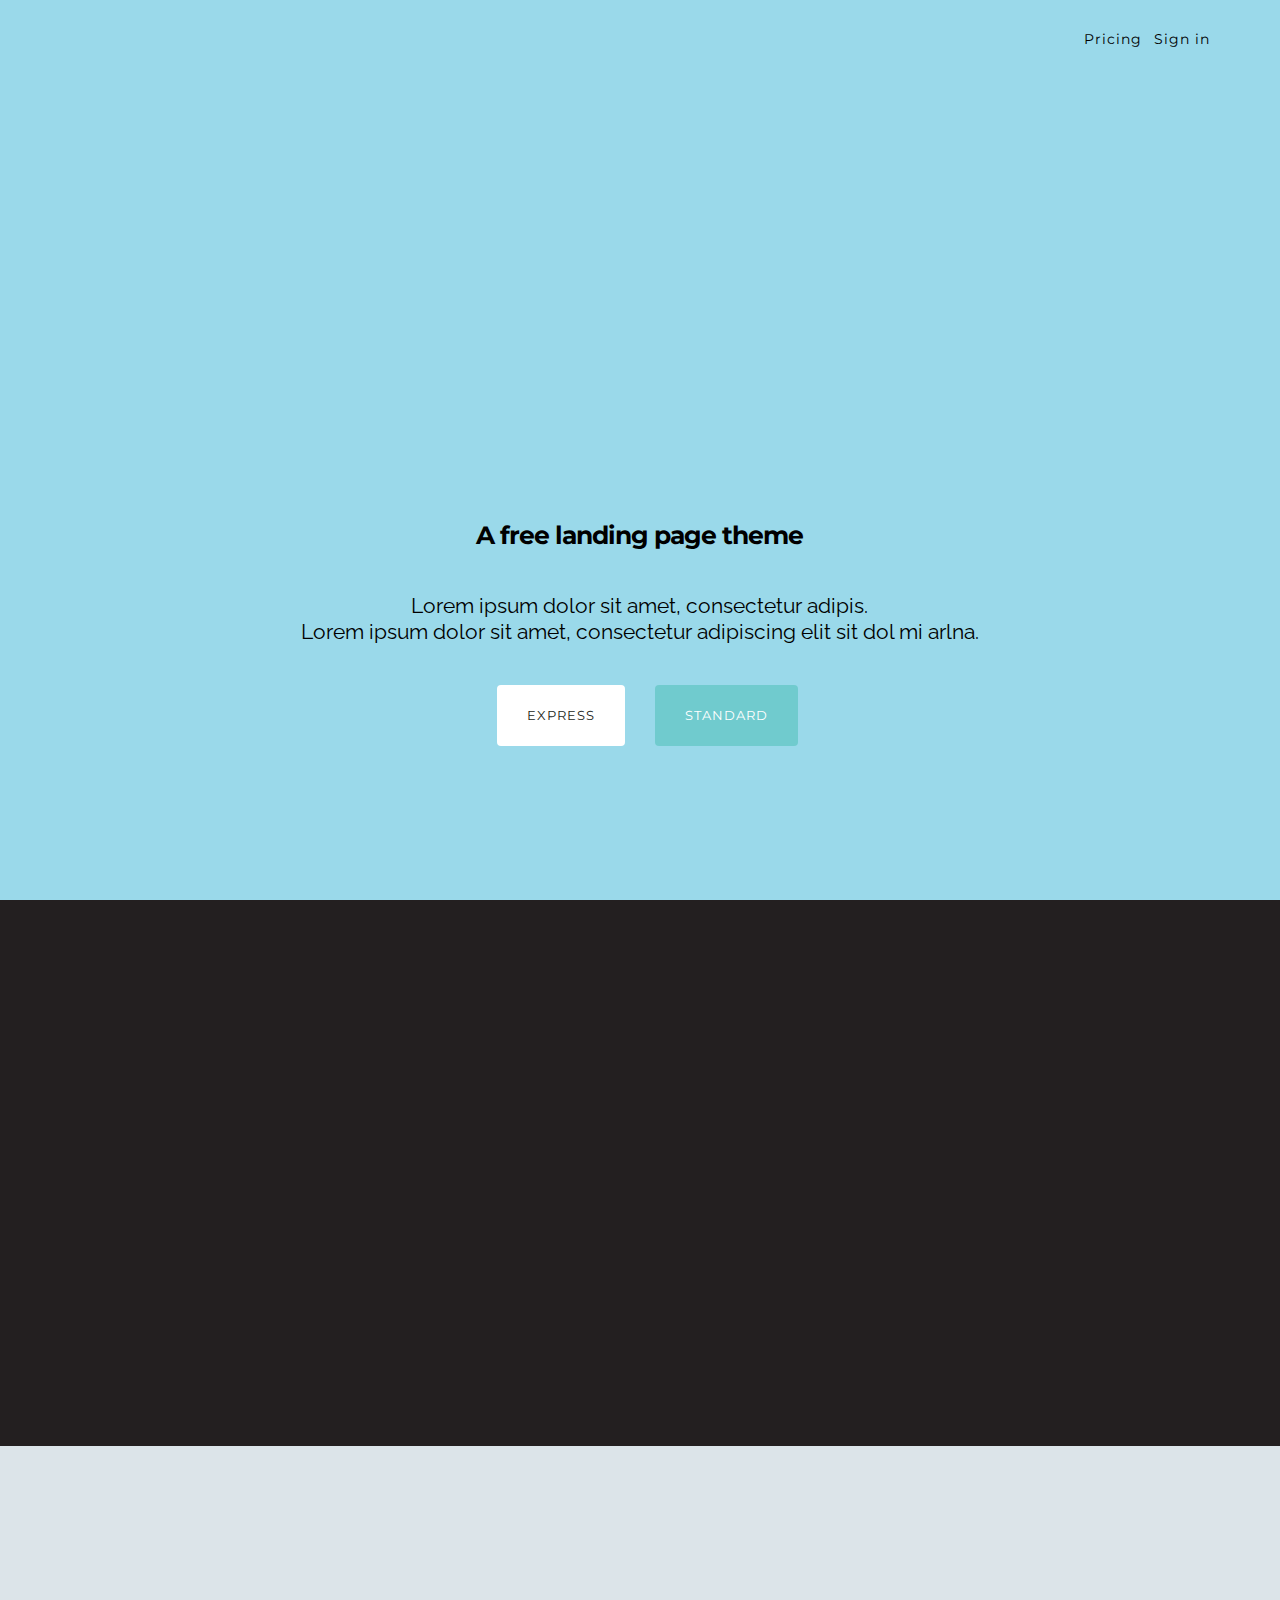
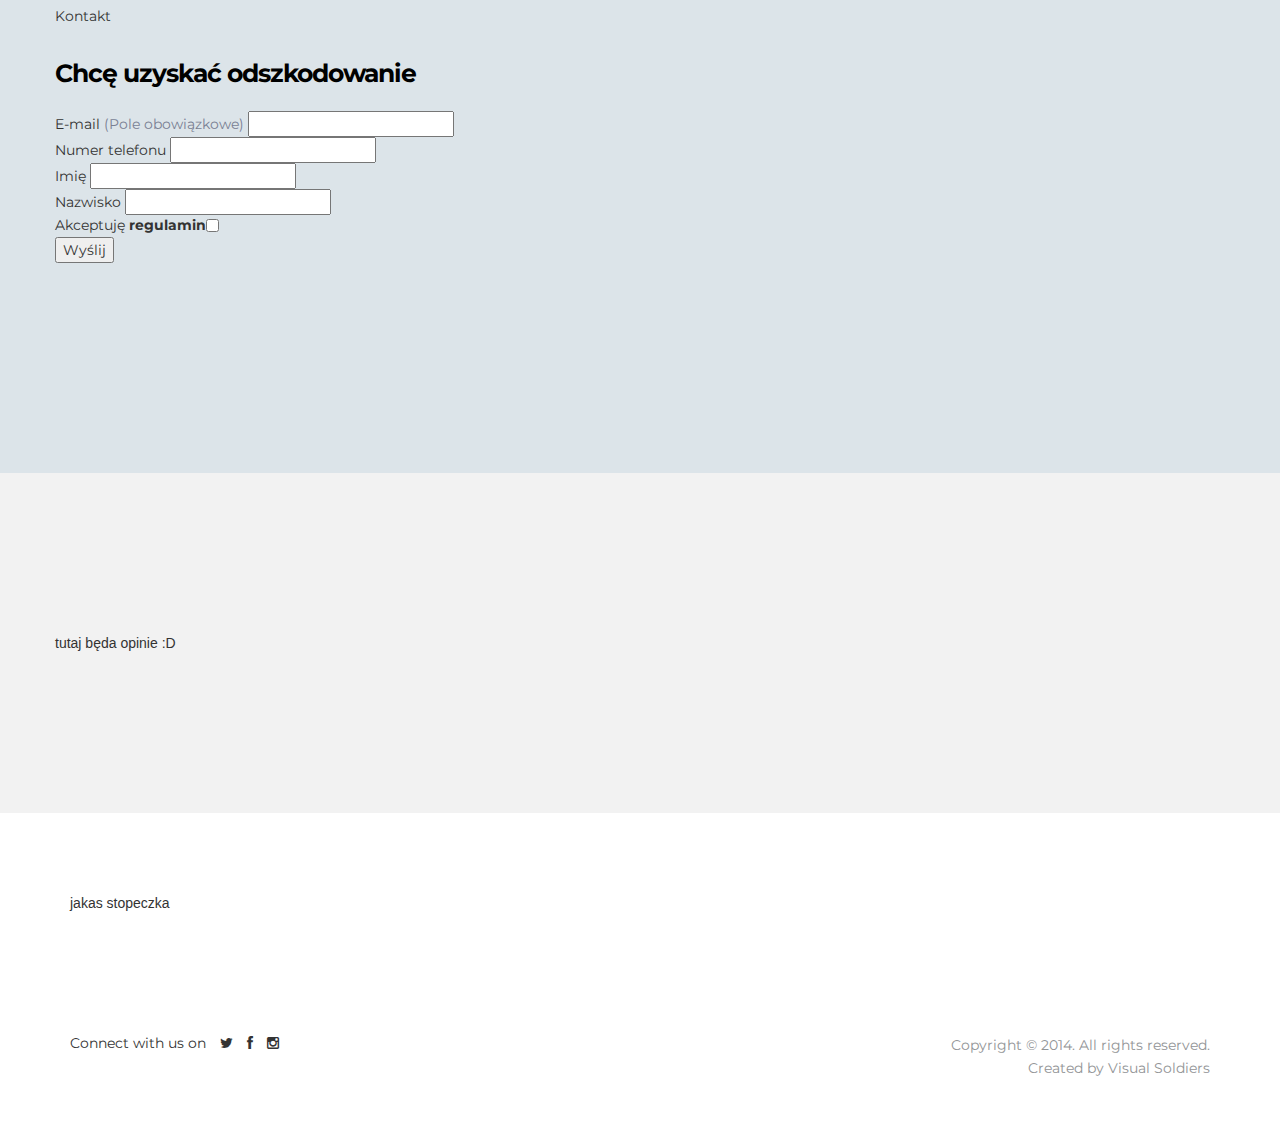
==== index.html @ 2d00c4bf "." ====
<!DOCTYPE html>
<html lang="en"><head>
  <meta charset="utf-8">
  <title>Snow Landing Page Theme | Created By Visual Soldiers</title>
  <meta name="keywords" content="">
  <meta name="description" content="">
  <meta name="viewport" content="width=device-width, initial-scale=1.0, maximum-scale=1.0, user-scalable=no">
  
  <meta property="og:title" content="">
	<meta property="og:type" content="website">
	<meta property="og:url" content="">
	<meta property="og:site_name" content="">
	<meta property="og:description" content="">

  <!-- Styles -->
  <link rel="stylesheet" href="css/font-awesome.min.css">
  <link rel="stylesheet" href="css/animate.css">
  <link href='http://fonts.googleapis.com/css?family=Raleway:400,100,200,300,500,600,700,800,900|Montserrat:400,700' rel='stylesheet' type='text/css'>
  

  <link rel="stylesheet" href="css/bootstrap.min.css">
  <link rel="stylesheet" href="css/main.css">
  
   <link rel="stylesheet" type="text/css" href="../amv/form_style.css">
   <link rel="stylesheet" type="text/css" href="../amv/main.css">
   <link href="https://fonts.googleapis.com/css?family=Ubuntu:400,700" rel="stylesheet">
	<link href="https://fonts.googleapis.com/css?family=Noto+Sans:400,700|Ubuntu&amp;subset=latin-ext" rel="stylesheet">

  <script src="js/modernizr-2.7.1.js"></script>
  
</head>

<body>

    
    <div class="navbar navbar-inverse navbar-fixed-top">
      <div class="container">
        <div class="navbar-header">
          <button type="button" class="navbar-toggle" data-toggle="collapse" data-target=".navbar-collapse">
            <span class="icon-bar"></span>
            <span class="icon-bar"></span>
            <span class="icon-bar"></span>
          </button>
        </div>
        <div class="navbar-collapse collapse">
          <ul class="nav navbar-nav navbar-right">
            <li><a href="#pricing" class="scroll">Pricing</a></li>
            <li><a href="#">Sign in</a></li>
          </ul>
        </div><!--/.navbar-collapse -->
      </div>
    </div>
        
    <header>
      <div class="container">
        <div class="row">
          <div class="col-xs-6">
          </div>
          <div class="col-xs-6 signin text-right navbar-nav">
            <a href="#pricing" class="scroll">Pricing</a>&nbsp; &nbsp;<a href="#">Sign in</a>
          </div>
        </div>
        
        <div class="row header-info">
          <div class="col-sm-10 col-sm-offset-1 text-center">
            <h1 class="wow fadeIn">A free landing page theme</h1>
            <br />
            <p class="lead wow fadeIn" data-wow-delay="0.5s">Lorem ipsum dolor sit amet, consectetur adipis. <br>
            Lorem ipsum dolor sit amet, consectetur adipiscing elit sit dol mi arlna.</p>
            <br />
              
            <div class="row">
              <div class="col-md-8 col-md-offset-2 col-sm-10 col-sm-offset-1">
                <div class="row">
                  <div class="col-xs-6 text-right wow fadeInUp" data-wow-delay="1s">
                    <a href="#be-the-first" class="btn btn-secondary btn-lg scroll">Express</a>
                  </div>
                  <div class="col-xs-6 text-left wow fadeInUp" data-wow-delay="1.4s">
                    <a href="#invite" class="btn btn-primary btn-lg scroll">Standard</a>
                  </div>
                </div><!--End Button Row-->  
              </div>
            </div>
            
          </div>
        </div>
      </div>
    </header>
    
    <section id="be-the-first" class="pad-xl">
      <div class="container">
        <div class="row">
          <div class="col-sm-8 col-sm-offset-2 text-center margin-30 wow fadeIn" data-wow-delay="0.6s">
            <h2>tu te coś będzie</h2>
            <p class="lead">jfjfjfjfjjj jfjfjjfjfjfjf jfjfjjfjfjfj jfjfjfjfjjfjf jjfjfjjfjfjfjfjfjfj jfjjfjfjfjfj j</p>
          </div>
        </div>
      </div>
    </section>
    
    <!--Pricing-->
    <section id="pricing" class="pad-lg">
      <div class="container">
        <div class="row margin-50">
          
         
		 
	<div id="container">
        <div class="topbar">Kontakt</div>
        <form id="contact" action="submit_contact_form.php" class='form' method="post">
            <div class="flights">
                <h1>Chcę uzyskać odszkodowanie</h1>
                <div class="data_form">
                    E-mail <span style="color: #797F93;">(Pole obowiązkowe)</span>
                    <input  type="email" name="email" required>
                </div>
                <div class="data_form">
                    Numer telefonu
                    <input type="tel" name="tel">
                </div>
                <div class="data_form">
                    Imię
                    <input type="text" name="first_name">
                </div>
                <div class="data_form">
                    Nazwisko
                    <input type="text" name="last_name">
                </div>
                <div class="data_form">
                    <input type="checkbox" id='terms' name='terms' required><span style="float: left;">Akceptuję <b>regulamin</b></span>
                </div>

                <button name="submit" class='btn_next_form' type="submit">Wyślij</button>
            </div>
        </form>    
		</div>
          
        </div>
        
      </div>
    </section>
    
    
    <section id="invite" class="pad-lg light-gray-bg">
      <div class="container">
        <div class="row">
         
		 
		 tutaj będa opinie :D
		 
		 
		 
		 
		 
        </div>
      </div>
    </section>
    
    
    <section id="press" class="pad-sm">
      <div class="container">
        
        
        
        jakas stopeczka
        
      </div>
    </section>
    
    
    <footer>
      <div class="container">
        
        <div class="row">
          <div class="col-sm-8 margin-20">
            <ul class="list-inline social">
              <li>Connect with us on</li>
              <li><a href="#"><i class="fa fa-twitter"></i></a></li>
              <li><a href="#"><i class="fa fa-facebook"></i></a></li>
              <li><a href="#"><i class="fa fa-instagram"></i></a></li>
            </ul>
          </div>
          
          <div class="col-sm-4 text-right">
            <p><small>Copyright &copy; 2014. All rights reserved. <br>
	            Created by <a href="http://visualsoldiers.com">Visual Soldiers</a></small></p>
          </div>
        </div>
        
      </div>
    </footer>
    
    
    <!-- Javascript
    ================================================== -->
    <!-- Placed at the end of the document so the pages load faster -->
    <script src="//ajax.googleapis.com/ajax/libs/jquery/1.11.0/jquery.min.js"></script>
    <script>window.jQuery || document.write('<script src="js/jquery-1.11.0.min.js"><\/script>')</script>
    <script src="js/wow.min.js"></script>
    <script src="js/bootstrap.min.js"></script>
    <script src="js/main.js"></script>

   
    </body>
</html>
---- css/main.css ----
/*!
 * SNOW Landing Page Theme
 *
 * Created by Visual Soldiers
 * Visit us at http://www.visualsoldiers.com
 *
 * Handcrafted with love in Atlanta!
 */


/* ==========================================================================
   Global styles
   ========================================================================== */
h1, h2, h3, h4, h5, h6, p, .btn, .navbar-nav a, .form-control, .list-inline, small, #pricing {
  font-family: 'Montserrat', sans-serif;
}

p, .lead {
	font-family: 'Raleway', sans-serif;
}

h1 {
  font-size: 25px;
  line-height: 55px;
  letter-spacing: -1px;
  color: #000000;
  font-weight: 700;
}

h2 {
  font-size: 40px;
  line-height: 40px;
  etter-spacing: -0.5px;
  color: #000000;
  font-weight: 700;
}

h3 {
  font-size: 16px;
  line-height: 30px;
  letter-spacing: 0px;
  color: #231f20;
  font-weight: 700;
}

.lead {
  font-size: 21px;
  line-height: 26px;
  color: #000000;
  font-weight: 400;
}

p {
  font-size: 17px;
  line-height: 22px;
  color: #929496;
  font-weight: 400;
}

/*------------------Utilities---------------------*/
a {
  color: inherit;
  font-weight: inherit;
  font-size: inherit;
  text-decoration: none;
}

a:hover, a:focus {
  text-decoration: none;
  color: #231f20;
  -webkit-transition: all 0.35s ease-in-out;
  -moz-transition: all 0.35s ease-in-out;
  -o-transition: all 0.35s ease-in-out;
  transition: all 0.35s ease-in-out;
}

.fa-lg {
  font-size: 1.33333em;
  line-height: 0.75em;
  vertical-align: -10%;
}

::selection {
	background: #231f20; /* Safari */
	color: #FFFFFF;
}
::-moz-selection {
	background: #231f20; /* Firefox */
	color: #FFFFFF;
}


/*------------------Buttons---------------------*/
.btn:focus {
  outline: 0px auto -webkit-focus-ring-color;
  outline: none;
}

.btn {
  text-transform: uppercase;
  border-radius: 4px;
  border: none;
}

.btn-lg {
  font-size: 13px;
  line-height: 1.33;
  padding: 22px 30px;
  font-weight: 400;
  letter-spacing: 1px;
}

.btn-sm {
  font-size: 11px;
  line-height: 1.33;
  padding: 10px 18px;
  font-weight: 400;
}

.btn-wide {
  width: 100%;
  font-size: 13px;
  line-height: 1.33;
  padding: 18px 28px;
  font-weight: 400;
  letter-spacing: 1px;
}

.btn-primary {
  background-color:#70cbce;
  color: #ffffff;
}

.btn-primary:hover, .btn-primary:focus, .btn-primary:active, .btn-primary.active {
  background-color: #8be2e5;
  color: #ffffff;
  -webkit-transition: all 0.35s ease-in-out;
  -moz-transition: all 0.35s ease-in-out;
  -o-transition: all 0.35s ease-in-out;
  transition: all 0.35s ease-in-out;
}

.btn-secondary {
  background-color: #ffffff;
  color: #231f20;
}

.btn-secondary:hover, .btn-secondary:focus, .btn-secondary:active, .btn-secondary.active {
  background-color: #ededed;
  color: #231f20;
  -webkit-transition: all 0.35s ease-in-out;
  -moz-transition: all 0.35s ease-in-out;
  -o-transition: all 0.35s ease-in-out;
  transition: all 0.35s ease-in-out;
}




/*-----------------Margins------------------*/
.margin-0 {
    margin-bottom: 0 !important;
}
.margin-10 {
    margin-bottom: 10px !important;
}
.margin-15 {
    margin-bottom: 15px !important;
}
.margin-20 {
    margin-bottom: 20px !important;
}
.margin-30 {
    margin-bottom: 30px !important;
}
.margin-40 {
    margin-bottom: 40px !important;
}
.margin-50 {
    margin-bottom: 50px !important;
}
.margin-60 {
    margin-bottom: 60px !important;
}
.margin-70 {
    margin-bottom: 70px !important;
}
.margin-80 {
    margin-bottom: 80px !important;
}
.margin-90 {
    margin-bottom: 90px !important;
}
.margin-100 {
    margin-bottom: 100px !important;
}


/*-----------------Colors------------------*/

.black {
  color: #231f20;
}

.blue {
  color: #70cbce;
}

.white {
  color: #ffffff;
}

.black-bg {
  background: #231f20;
}

.blue-bg {
  background: #70cbce;
}

.white-bg {
  background: #ffffff;
}

.purple-bg {
	background: #6d3f96;
}



/* ==========================================================================
   Nav Styles
   ========================================================================== */

.navbar {
    border: 0px solid rgba(0, 0, 0, 0);
    background: #70cbce;
    margin: auto;
    min-height: 60px;
    padding-top: 8px;
    position: fixed;
    top: -60px;
    transition: top 0.4s ease 0s;
}

.navbar.open {
    top: 0;
}

.navbar-inverse .navbar-nav > li > a, .navbar-nav a {
    color: #000000;
    font-size: 14px;
    letter-spacing: 1px;
}

.navbar-inverse .navbar-nav > li > a:hover {
    color: #ffffff;
    opacity: 0.6;
}

.nav > li > a {
    position: relative;
    display: block;
    padding: 10px 10px;
}

.navbar-inverse .navbar-collapse, .navbar-inverse .navbar-form {
    border-color: #4ec3cd;
}

.navbar-inverse .navbar-toggle {
    border-color: transparent;
}

.logo img {
	margin-top: 6px;
}



/* ==========================================================================
   Main styles
   ========================================================================== */
header {
  background: url(../img/header-bg.jpg) no-repeat center center;
  width: 100%;
  padding: 20px 10px 60px 10px;
  height: 100vh;
  overflow: hidden;
  background-size: cover;
  -webkit-background-size: cover;
  -moz-background-size: cover;
  -o-background-size: cover;
}

.header-info {
  position: absolute;
  bottom: 0;
  width: 100%;
  left: 0;
  right: 0;
  margin-left: 0px;
  margin-bottom: 12%;
}

.signin {
  padding-top: 9px;
}


.mouse-icon {
    border: 2px solid #fff;
    border-radius: 16px;
    display: block;
    height: 50px;
    margin: -100px auto 50px;
    position: relative;
    width: 30px;
    z-index: 10;
}
.mouse-icon .scroll {
    animation-delay: 0s;
    animation-duration: 1s;
    animation-iteration-count: infinite;
    animation-name: scrolling;
    animation-play-state: running;
    animation-timing-function: linear;
}
.mouse-icon .scroll {
    background: #fff none repeat scroll 0 0;
    border-radius: 10px;
    height: 10px;
    margin-left: auto;
    margin-right: auto;
    position: relative;
    top: 4px;
    width: 4px;
}
@keyframes scrolling {
0% {
    opacity: 0;
    top: 5px;
}
30% {
    opacity: 1;
    top: 10px;
}
100% {
    opacity: 0;
    top: 25px;
}
}

.pad-xl {
	padding: 200px 0px;
}

.pad-lg {
	padding: 160px 0px;
}

.pad-sm {
	padding: 80px 0px;
}

.pad-xs {
	padding: 30px 0px;
}



#be-the-first {
  background: url(../img/be-the-first-bg.jpg) #231f20 no-repeat center center fixed;
  min-height: 300px;
  -webkit-background-size: cover;
  -moz-background-size: cover;
  -o-background-size: cover;
  background-size: cover;
}

hr.line {
	width: 100%;
	border: 2px solid;
}

.purple {
	border-color: #6d3f96;
	color: #6d3f96;
}

.blue {
	border-color: #70cbce;
	color: #70cbce
}

.yellow {
	border-color: #fdc05d;
	color: #fdc05d;
}

.iphone {
    position: relative;
    height: 200px;
}

.iphone img {
    margin: 0 auto;
    position: absolute;
    left: 0;
    right: 0;
    width: 100%;
    max-width: 440px;
}


#invite {
  background: #f2f2f2;
}

.fa-envelope-o {
  color: #4ec3cd;
  font-size: 22px;
  display: block;
  padding-top: 15px;
  width: 60px;
  height: 60px;
  border: 2px solid #4ec3cd;
  -moz-border-radius: 30px;
  -o-border-radius: 30px;
  -webkit-border-radius: 30px;
  border-radius: 30px;
  margin: auto;
}



.news-container {
  padding: 10px 0px 20px;
  border-bottom: 1px dotted #d9d9d9;
}

.news-img {
  padding-right: 20px;
}

footer {
  background: #ffffff;
  padding: 40px 0px;
}

.social li a:hover {
  opacity: 0.5;
}



/*---------------Pricing Tables-------------------*/


#pricing {
  background: #DCE4E9;
}

.pricing-container {
  padding-left: 0px;
  padding-right: 0px;
}

.pricing-table {
  background: transparent;
  margin-bottom: 50px;
  margin-top: 0px;
  -webkit-transition: all 0.25s ease-in-out;
  -moz-transition: all 0.25s ease-in-out;
  -o-transition: all 0.25s ease-in-out;
  transition: all 0.25s ease-in-out;
}
.pricing-table.active {
  box-shadow: 0px 0px 12px rgba(41,46,50,0.6); 
  position: absolute;
  margin: auto;
  z-index: 200;
  border-top-left-radius: 10px;
  border-top-right-radius: 10px;
}

.pricing-table:hover {
  margin-top: -10px;
  -webkit-transition: all 0.25s ease-in-out;
  -moz-transition: all 0.25s ease-in-out;
  -o-transition: all 0.25s ease-in-out;
  transition: all 0.25s ease-in-out;
}

.pricing-table li {
  padding-left: 20px;
  padding-right: 20px;
}

.headline {
  background: #231f20;
  color: #FFFFFF;
  padding: 10px;
  border-top-left-radius: 10px;
  border-top-right-radius: 10px;
}

.price {
    background: none repeat scroll 0 0 #231f20;
    color: #FFFFFF;
    font-size: 32px;
    font-weight: bold;
    padding-bottom: 20px;
    padding-top: 20px;
}


.pricing-table:hover li.price  {
  background: #303236;
  -webkit-transition: all 0.85s ease-in-out;
  -moz-transition: all 0.85s ease-in-out;
  -o-transition: all 0.85s ease-in-out;
  transition: all 0.85s ease-in-out;
}

.price small {
  font-weight: 300;
  color: #929496;
}

.info {
  padding-top: 20px;
  padding-bottom: 20px;
  font-weight: 300;
  font-size: 13px;
  color: #929496;
  background: #ffffff;
}

.features {
  color: #231f20;
  font-weight: bold;
  padding-top: 12px;
  padding-bottom: 15px;
  border-bottom: 1px dotted #E8EAEA;
  background: #ffffff
}

.features.first {
  border-top: 1px dotted #E8EAEA;
}

.features.last {
  padding-top: 17px;
  padding-bottom: 20px;
}

.features.last a {
	color: #70cbce;
	font-size: 14px;
	letter-spacing: 1px;
}

.pricing-container .btn {
    border-radius: 0;
}




/* ==========================================================================
   Form styles
   ========================================================================== */
.form-control {
    background-color: #FFFFFF;
    background-image: none;
    border: 0px solid transparent;
    border-radius: 4px;
    box-shadow: 0 1px 1px rgba(0, 0, 0, 0.075) inset;
    color: #929496;
    display: block;
    font-size: 15px;
    height: 60px;
    line-height: 1.42857;
    padding: 6px 12px;
    transition: border-color 0.15s ease-in-out 0s, box-shadow 0.15s ease-in-out 0s;
}

.form-control::-moz-placeholder {
    color: #d9d9d9;
    font-size: 15px;
    opacity: 1;
}

.form-control::-webkit-placeholder, .form-control::-o-placeholder {
    color: #d9d9d9;
    font-size: 15px;
    opacity: 1;
}

.form-control::-o-placeholder {
    color: #d9d9d9;
    font-size: 15px;
    opacity: 1;
}




/* ==========================================================================
   Mobile styles
   ========================================================================== */
/* Landscape phones and down */
@media (max-width: 480px) { 

.btn-lg {
  font-size: 12.5px;
  line-height: 1.33;
  padding: 16px 13px;
  letter-spacing: 0px;
}


.btn-wide {
  width: 100%;
  font-size: 12.5px;
  line-height: 1.33;
  padding: 16px 13px;
  letter-spacing: 0px;
}

#be-the-first { 
      background-attachment: scroll;
  }

}


/* Landscape phone to portrait tablet */
@media (min-width: 481px) and (max-width: 767px) { 

#be-the-first { 
      background-attachment: scroll;
  }

}


/* Portrait tablet to landscape and desktop */
@media (min-width: 768px) and (max-width: 991px) {

#be-the-first { 
      background-attachment: scroll;
  }
  
}



/* Desktops and laptops ----------- */
@media (min-width: 992px) and (max-width: 1199px) {

}
     


/* Large screens ----------- */
@media (min-width: 1200px) and (max-width: 3000px) {

}
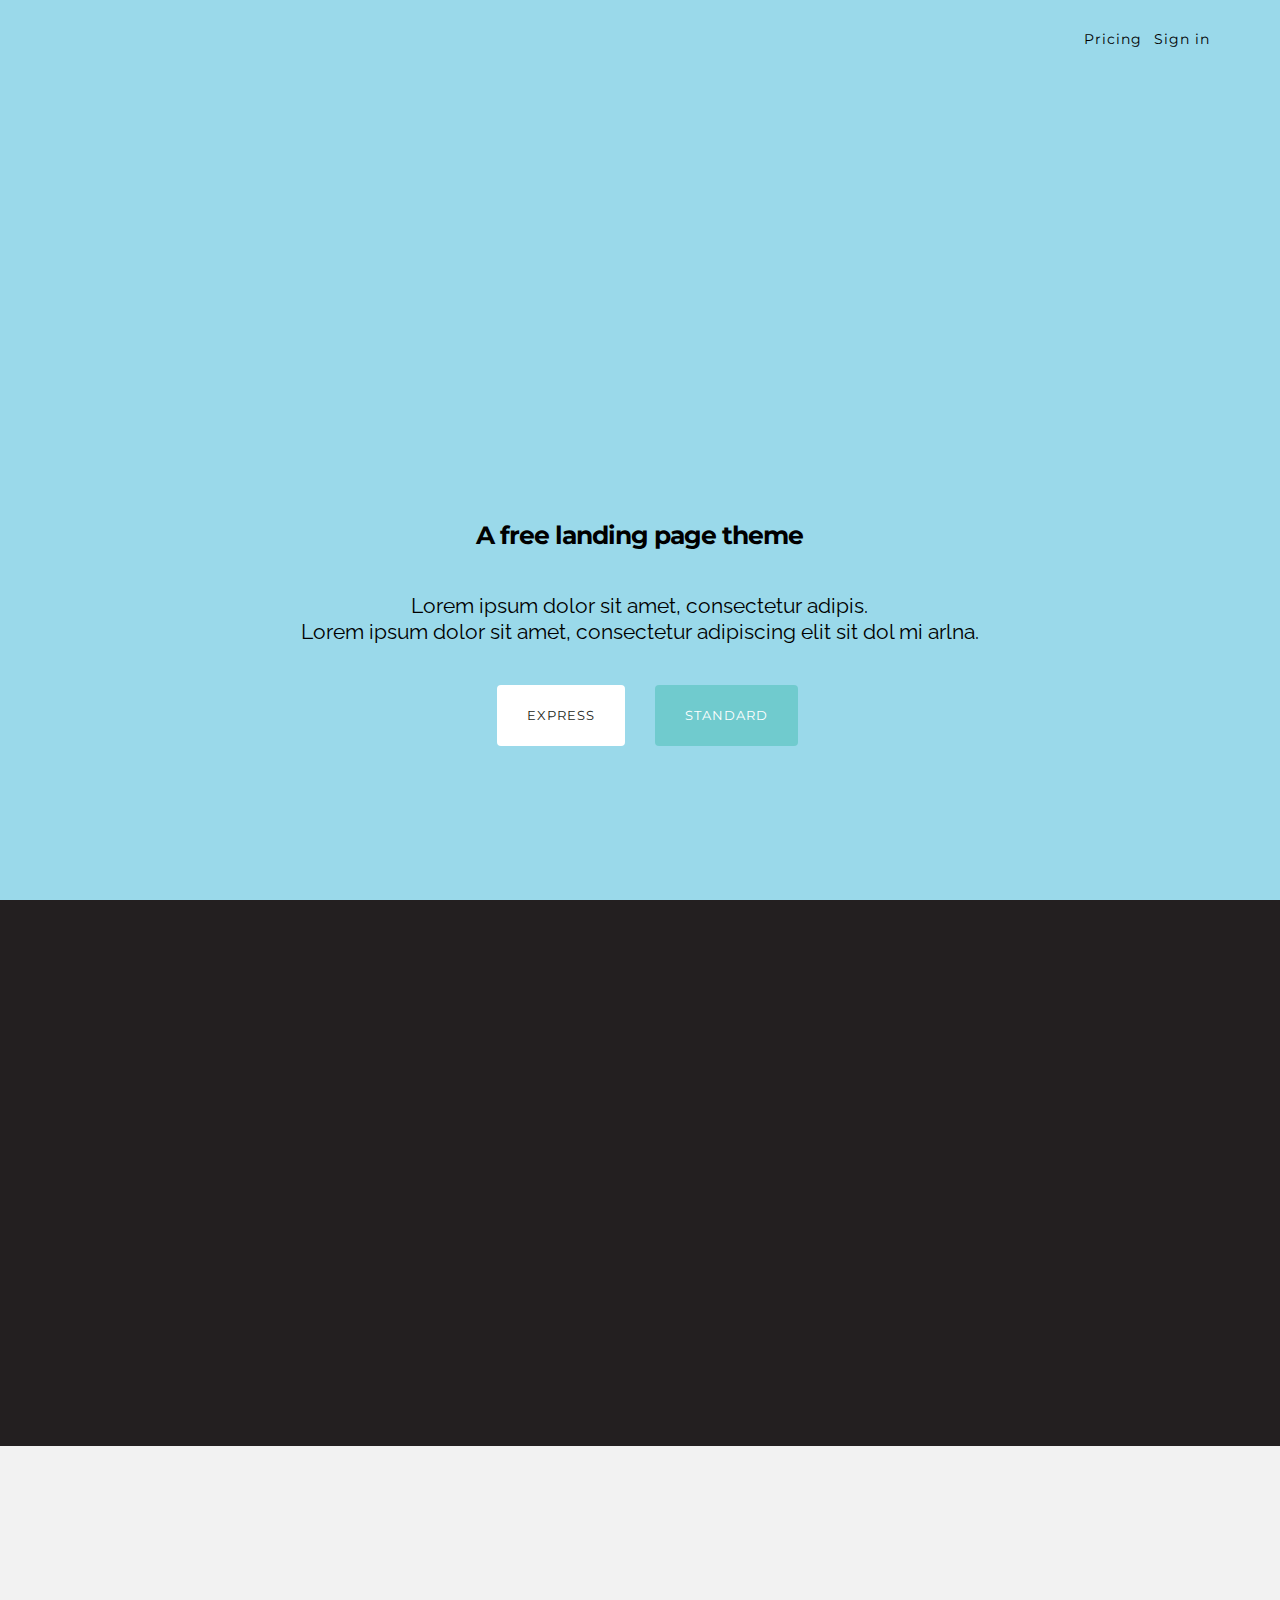
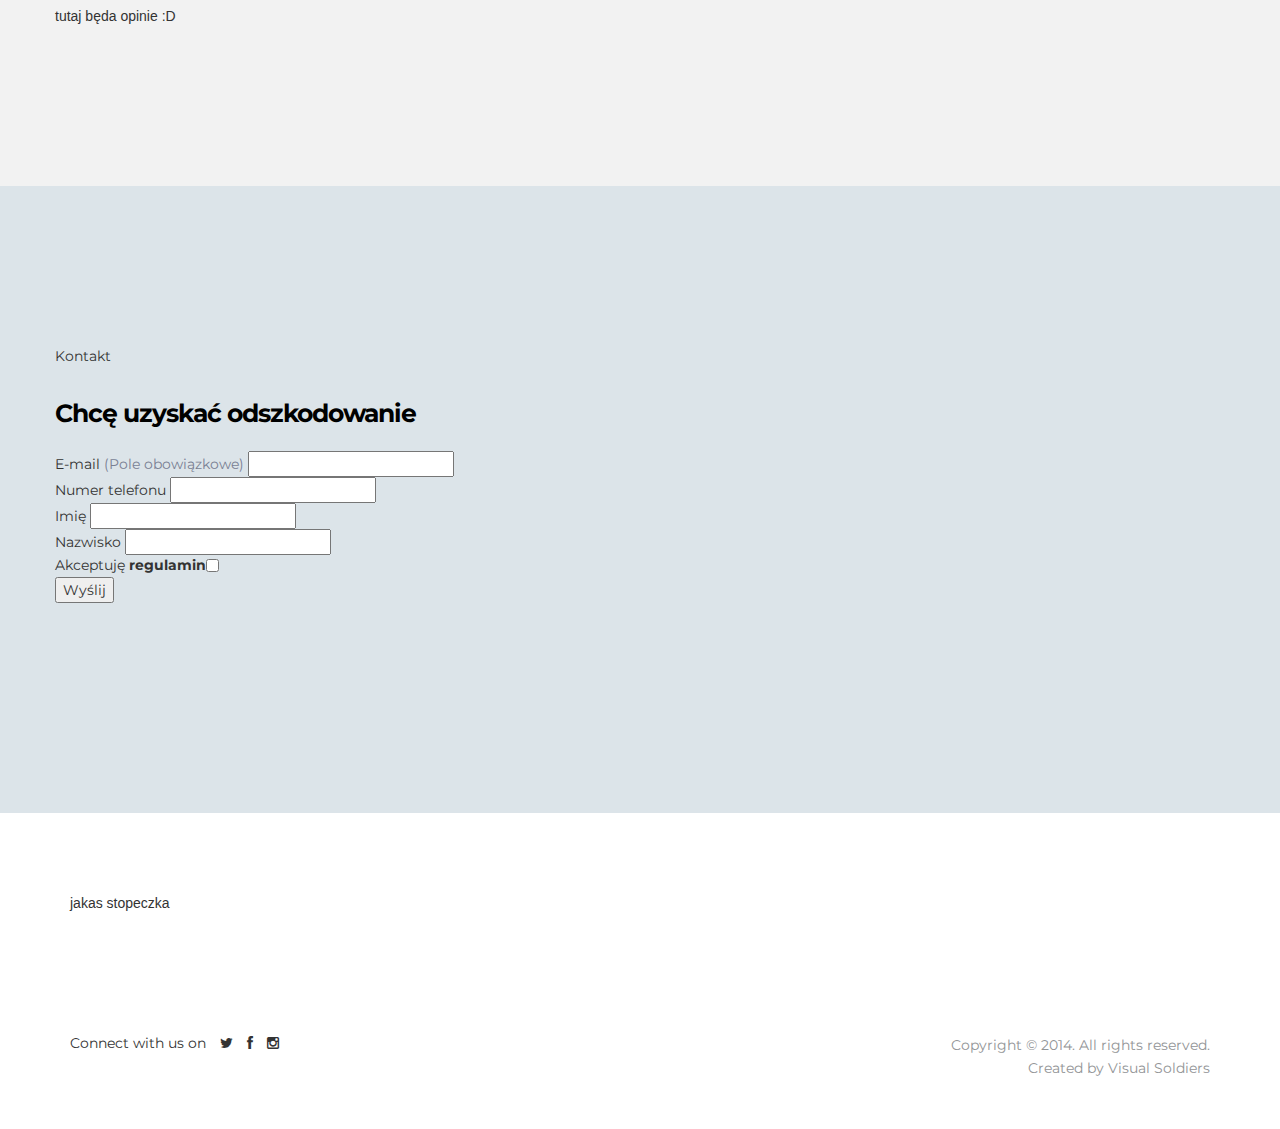
==== commit e8dc2ec1: "." ====
--- a/index.html
+++ b/index.html
@@ -98,7 +98,24 @@
       </div>
     </section>
     
-    <!--Pricing-->
+    <section id="invite" class="pad-lg light-gray-bg">
+      <div class="container">
+        <div class="row">
+         
+		 
+		 tutaj będa opinie :D
+		 
+		 
+		 
+		 
+		 
+        </div>
+      </div>
+    </section>   
+
+
+
+   <!--Pricing-->
     <section id="pricing" class="pad-lg">
       <div class="container">
         <div class="row margin-50">
@@ -140,21 +157,6 @@
       </div>
     </section>
     
-    
-    <section id="invite" class="pad-lg light-gray-bg">
-      <div class="container">
-        <div class="row">
-         
-		 
-		 tutaj będa opinie :D
-		 
-		 
-		 
-		 
-		 
-        </div>
-      </div>
-    </section>
     
     
     <section id="press" class="pad-sm">
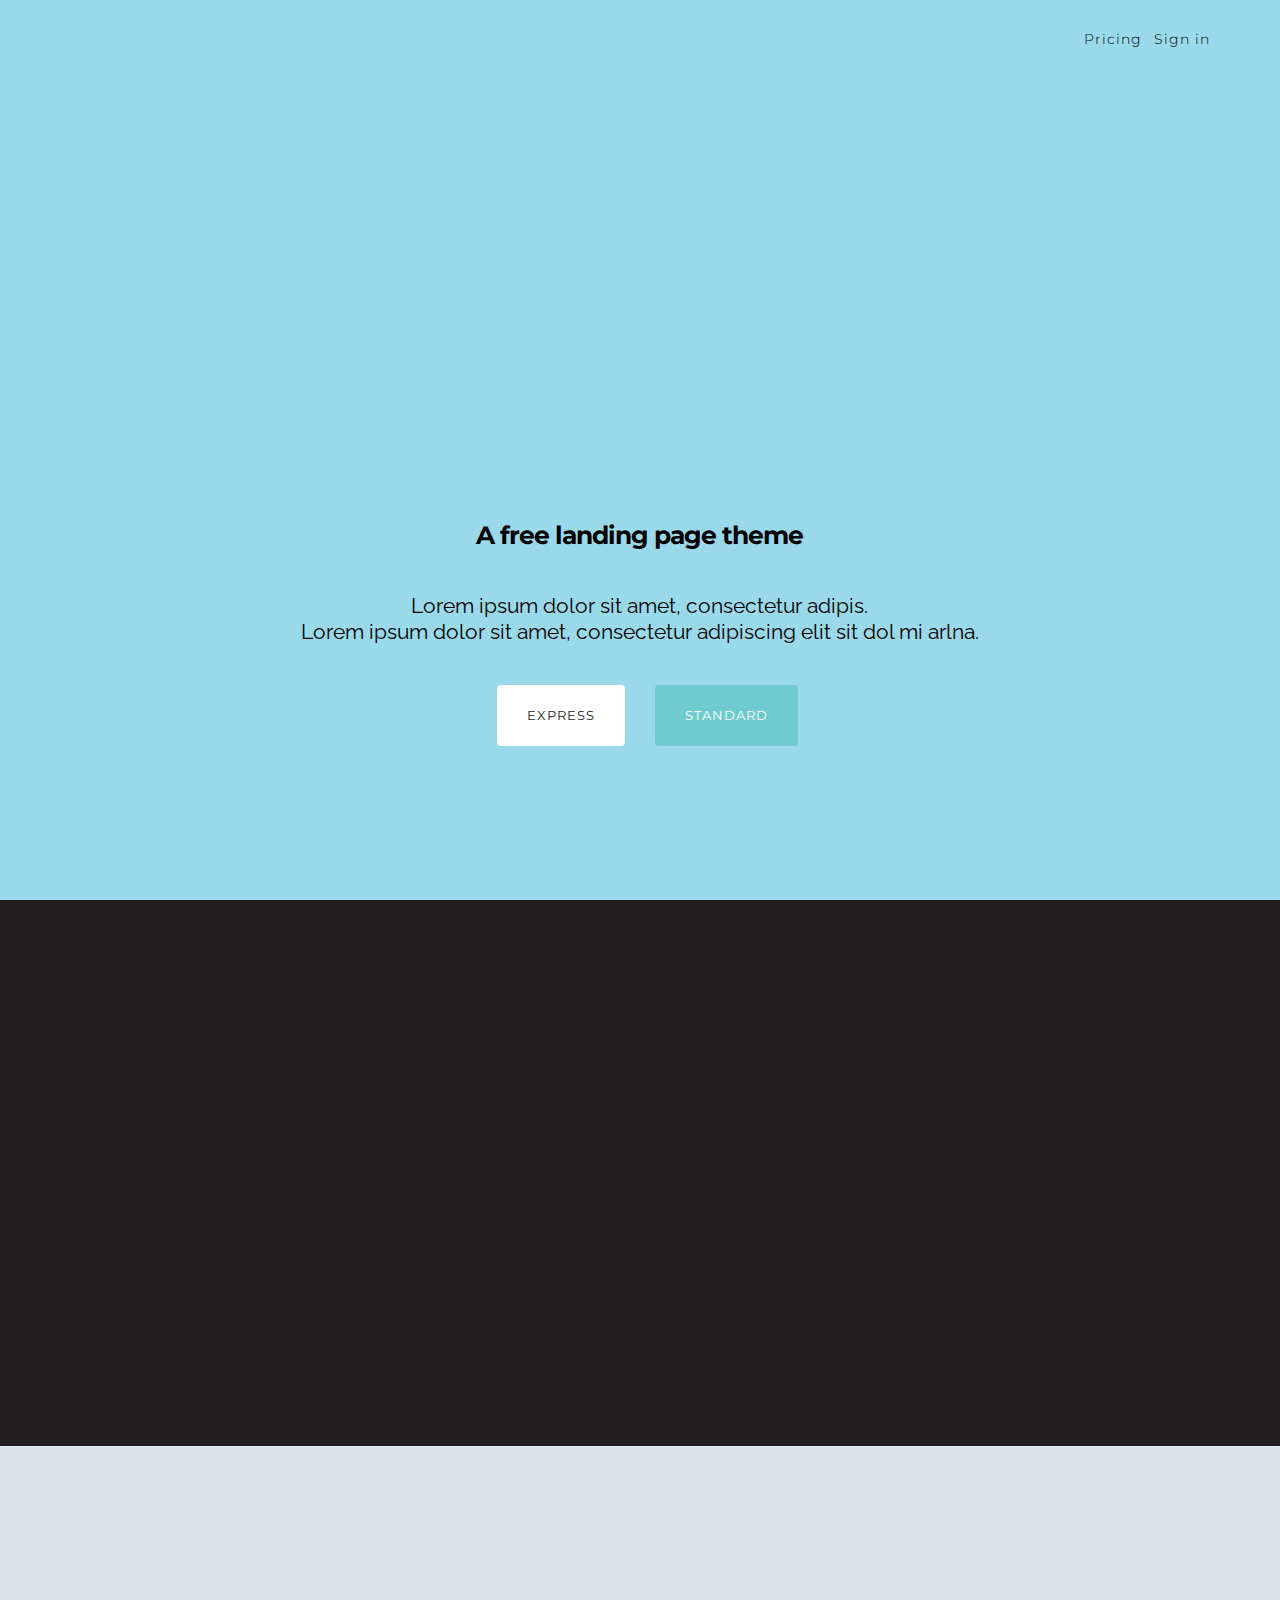
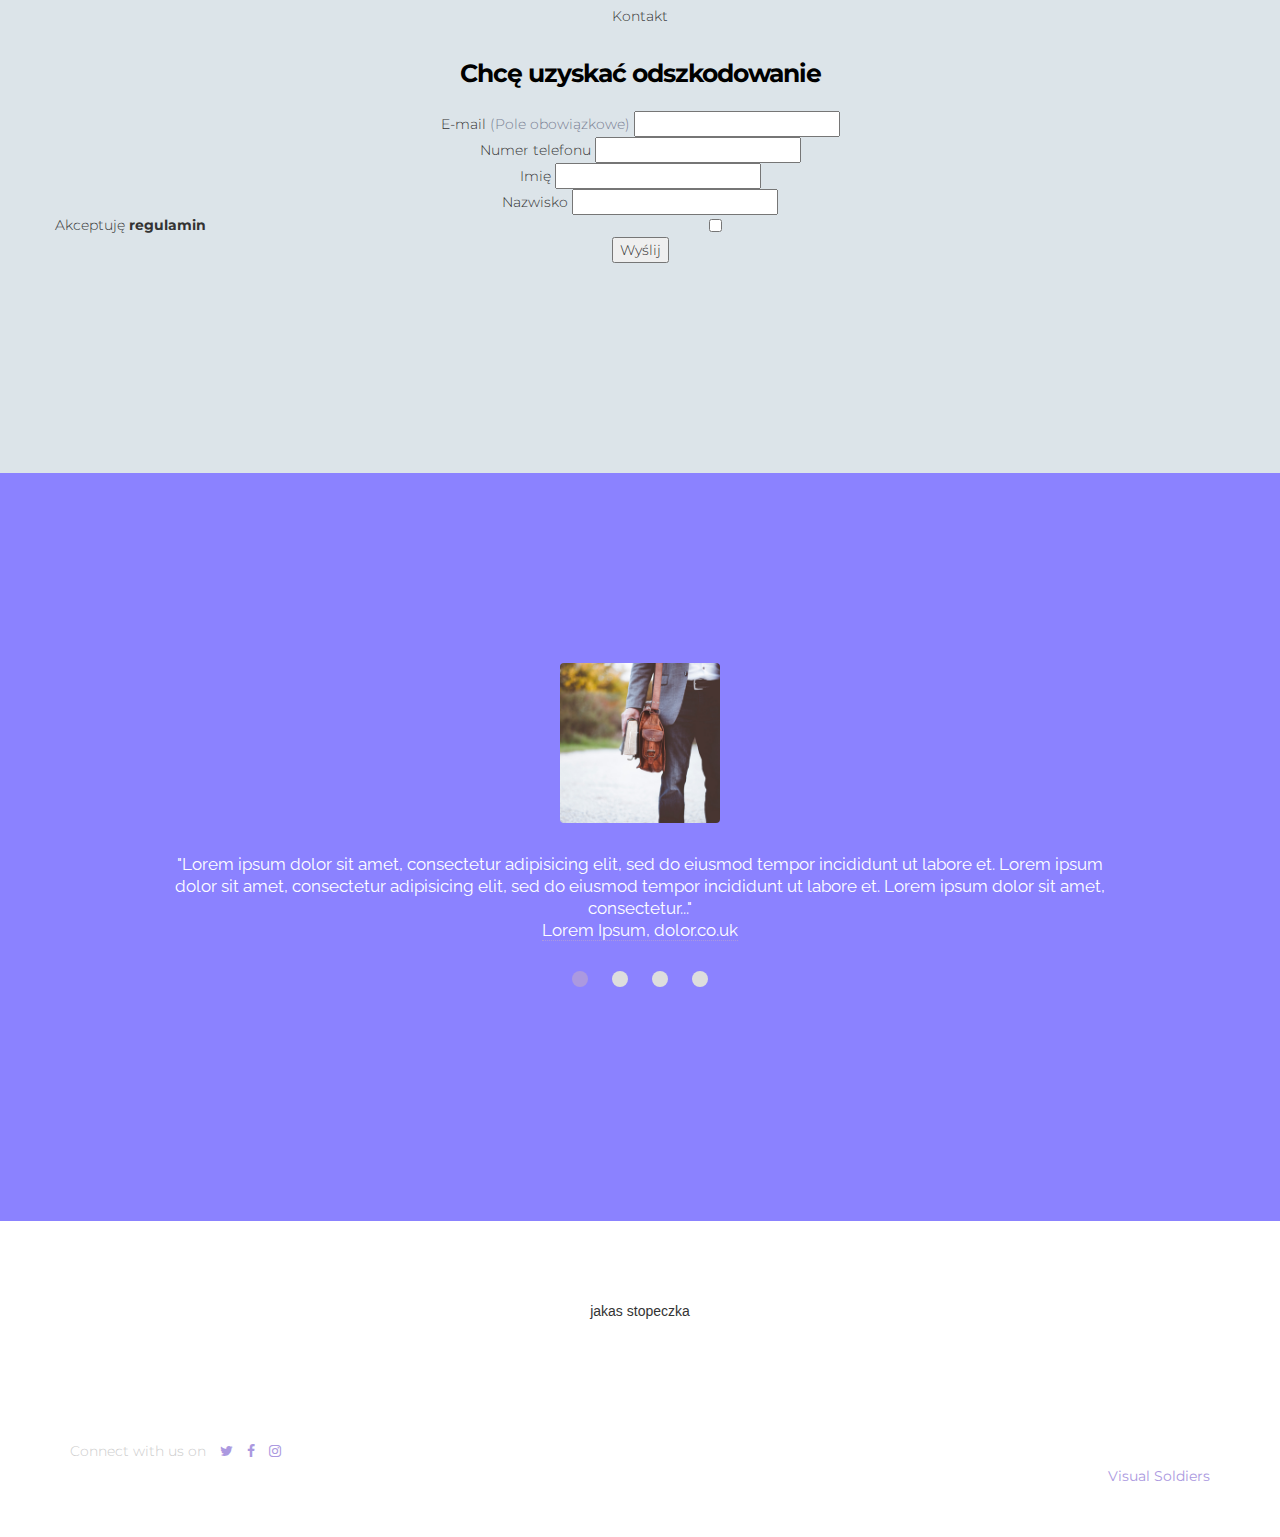
==== commit 6aef0d0e: "." ====
--- a/index.html
+++ b/index.html
@@ -16,6 +16,12 @@
   <link rel="stylesheet" href="css/font-awesome.min.css">
   <link rel="stylesheet" href="css/animate.css">
   <link href='http://fonts.googleapis.com/css?family=Raleway:400,100,200,300,500,600,700,800,900|Montserrat:400,700' rel='stylesheet' type='text/css'>
+
+  <!-- CSS -->
+  <link rel="stylesheet" href="https://fonts.googleapis.com/css?family=Roboto:400,100,300,500">
+  <link rel="stylesheet" href="assets/bootstrap/css/bootstrap.min.css">
+  <link rel="stylesheet" href="assets/font-awesome/css/font-awesome.min.css">
+  <link rel="stylesheet" href="assets/css/style.css">
   
 
   <link rel="stylesheet" href="css/bootstrap.min.css">
@@ -25,6 +31,13 @@
    <link rel="stylesheet" type="text/css" href="../amv/main.css">
    <link href="https://fonts.googleapis.com/css?family=Ubuntu:400,700" rel="stylesheet">
 	<link href="https://fonts.googleapis.com/css?family=Noto+Sans:400,700|Ubuntu&amp;subset=latin-ext" rel="stylesheet">
+
+    <!-- Favicon and touch icons -->
+    <link rel="shortcut icon" href="assets/ico/favicon.png">
+    <link rel="apple-touch-icon-precomposed" sizes="144x144" href="assets/ico/apple-touch-icon-144-precomposed.png">
+    <link rel="apple-touch-icon-precomposed" sizes="114x114" href="assets/ico/apple-touch-icon-114-precomposed.png">
+    <link rel="apple-touch-icon-precomposed" sizes="72x72" href="assets/ico/apple-touch-icon-72-precomposed.png">
+    <link rel="apple-touch-icon-precomposed" href="assets/ico/apple-touch-icon-57-precomposed.png">
 
   <script src="js/modernizr-2.7.1.js"></script>
   
@@ -98,24 +111,7 @@
       </div>
     </section>
     
-    <section id="invite" class="pad-lg light-gray-bg">
-      <div class="container">
-        <div class="row">
-         
-		 
-		 tutaj będa opinie :D
-		 
-		 
-		 
-		 
-		 
-        </div>
-      </div>
-    </section>   
-
-
-
-   <!--Pricing-->
+    <!--Pricing-->
     <section id="pricing" class="pad-lg">
       <div class="container">
         <div class="row margin-50">
@@ -158,6 +154,97 @@
     </section>
     
     
+    <section id="invite" class="pad-lg light-gray-bg">
+      <div class="container">
+        <div class="row">
+
+          <!-- Testimonials -->
+          <div class="testimonials-container section-container">
+            <div class="container">
+              
+                <div class="row">
+                    <div class="col-sm-10 col-sm-offset-1 testimonial-list">
+                      <div role="tabpanel">
+                        <!-- Tab panes -->
+                        <div class="tab-content">
+                          <div role="tabpanel" class="tab-pane fade in active" id="tab1">
+                            <div class="testimonial-image">
+                              <img src="assets/img/testimonials/1.jpg" alt="t1">
+                            </div>
+                            <div class="testimonial-text">
+                                        <p>
+                                        "Lorem ipsum dolor sit amet, consectetur adipisicing elit, sed do eiusmod tempor incididunt ut labore et. 
+                                        Lorem ipsum dolor sit amet, consectetur adipisicing elit, sed do eiusmod tempor incididunt ut labore et. 
+                                        Lorem ipsum dolor sit amet, consectetur..."<br>
+                                        <a href="#">Lorem Ipsum, dolor.co.uk</a>
+                                      </p>
+                                    </div>
+                          </div>
+                          <div role="tabpanel" class="tab-pane fade" id="tab2">
+                            <div class="testimonial-image">
+                              <img src="assets/img/testimonials/2.jpg" alt="t2">
+                            </div>
+                            <div class="testimonial-text">
+                                      <p>
+                                        "Ut wisi enim ad minim veniam, quis nostrud exerci tation ullamcorper suscipit lobortis nisl ut aliquip 
+                                        ex ea commodo consequat. Ut wisi enim ad minim veniam, quis nostrud exerci tation ullamcorper suscipit 
+                                        lobortis nisl ut aliquip ex ea commodo consequat..."<br>
+                                        <a href="#">Minim Veniam, nostrud.com</a>
+                                      </p>
+                                    </div>
+                          </div>
+                          <div role="tabpanel" class="tab-pane fade" id="tab3">
+                            <div class="testimonial-image">
+                              <img src="assets/img/testimonials/3.jpg" alt="t3">
+                            </div>
+                            <div class="testimonial-text">
+                                      <p>
+                                        "Lorem ipsum dolor sit amet, consectetur adipisicing elit, sed do eiusmod tempor incididunt ut labore et. 
+                                        Lorem ipsum dolor sit amet, consectetur adipisicing elit, sed do eiusmod tempor incididunt ut labore et. 
+                                        Lorem ipsum dolor sit amet, consectetur..."<br>
+                                        <a href="#">Lorem Ipsum, dolor.co.uk</a>
+                                      </p>
+                                    </div>
+                          </div>
+                          <div role="tabpanel" class="tab-pane fade" id="tab4">
+                            <div class="testimonial-image">
+                              <img src="assets/img/testimonials/4.jpg" alt="t4">
+                            </div>
+                            <div class="testimonial-text">
+                                      <p>
+                                        "Ut wisi enim ad minim veniam, quis nostrud exerci tation ullamcorper suscipit lobortis nisl ut aliquip 
+                                        ex ea commodo consequat. Ut wisi enim ad minim veniam, quis nostrud exerci tation ullamcorper suscipit 
+                                        lobortis nisl ut aliquip ex ea commodo consequat..."<br>
+                                        <a href="#">Minim Veniam, nostrud.com</a>
+                                      </p>
+                                    </div>
+                          </div>
+                        </div>
+                        <!-- Nav tabs -->
+                        <ul class="nav nav-tabs" role="tablist">
+                          <li role="presentation" class="active">
+                            <a href="#tab1" aria-controls="tab1" role="tab" data-toggle="tab"></a>
+                          </li>
+                          <li role="presentation">
+                            <a href="#tab2" aria-controls="tab2" role="tab" data-toggle="tab"></a>
+                          </li>
+                          <li role="presentation">
+                            <a href="#tab3" aria-controls="tab3" role="tab" data-toggle="tab"></a>
+                          </li>
+                          <li role="presentation">
+                            <a href="#tab4" aria-controls="tab4" role="tab" data-toggle="tab"></a>
+                          </li>
+                        </ul>
+                      </div>
+                    </div>
+                </div>
+            </div>
+          </div>
+  		 
+          </div>
+        </div>
+      </section>
+    
     
     <section id="press" class="pad-sm">
       <div class="container">
@@ -202,6 +289,10 @@
     <script src="js/bootstrap.min.js"></script>
     <script src="js/main.js"></script>
 
+    <!-- Javascript -->
+    <script src="assets/js/jquery-1.11.1.min.js"></script>
+    <script src="assets/bootstrap/js/bootstrap.min.js"></script>
+
    
     </body>
 </html>--- a/assets/css/style.css
+++ b/assets/css/style.css
@@ -0,0 +1,133 @@
+
+body {
+	background: #333;
+    font-family: 'Roboto', sans-serif;
+    font-size: 16px;
+    font-weight: 300;
+    color: #888;
+    line-height: 30px;
+    text-align: center;
+}
+
+strong { font-weight: 500; }
+
+a, a:hover, a:focus {
+	color: #ab99e0; text-decoration: none;
+    -o-transition: all .3s; -moz-transition: all .3s; -webkit-transition: all .3s; -ms-transition: all .3s; transition: all .3s;
+}
+
+h1, h2 { margin-top: 10px; font-size: 38px; font-weight: 100; color: #555; line-height: 50px; }
+h3 { font-size: 22px; font-weight: 300; color: #555; line-height: 30px; }
+
+img { max-width: 100%; }
+
+.medium-paragraph { font-size: 18px; line-height: 34px; }
+
+::-moz-selection { background: #ab99e0; color: #fff; text-shadow: none; }
+::selection { background: #ab99e0; color: #fff; text-shadow: none; }
+
+
+/***** General style, all sections *****/
+
+.section-container { margin: 0 auto; padding-bottom: 80px; }
+
+.section-container-image-bg, 
+.section-container-image-bg h2, 
+.section-container-image-bg h3 { color: #fff; }
+
+.section-container-image-bg .divider-1 .line { border-color: #fff; opacity: 0.8; }
+
+.section-description { margin-top: 60px; padding-bottom: 10px; }
+
+.section-description p { margin-top: 20px; padding: 0 120px; }
+.section-container-image-bg .section-description p { opacity: 0.8; }
+
+
+/***** Divider *****/
+
+.divider-1 { padding: 25px 0 15px 0; }
+.divider-1 .line { width: 200px; margin: 0 auto; border-bottom: 1px solid #ddd; }
+
+
+/***** Testimonials *****/
+
+.testimonials-container { padding-bottom: 70px; background: #8B82FF; }
+
+.testimonial-list { margin-top: 30px; text-align: center; }
+
+.testimonial-list .testimonial-image img {
+	max-width: 160px;
+	-moz-border-radius: 4px; -webkit-border-radius: 4px; border-radius: 4px;
+}
+
+.testimonial-list .testimonial-text { margin-top: 30px; }
+
+.testimonial-list .testimonial-text a { color: #fff; border-bottom: 1px dotted #ab99e0; }
+.testimonial-list .testimonial-text a:hover, 
+.testimonial-list .testimonial-text a:focus { color: #ab99e0; border: 0; }
+
+.testimonial-list .nav-tabs { margin-top: 30px; border: 0; }
+.testimonial-list .nav-tabs li { float: none; display: inline-block; margin-left: 10px; margin-right: 10px; }
+
+.testimonial-list .nav-tabs li a {
+    width: 16px; height: 16px; margin: 0; padding: 0;
+    background: #ddd; border: 0;
+    -moz-border-radius: 50%; -webkit-border-radius: 50%; border-radius: 50%;
+}
+.testimonial-list .nav-tabs li a:hover { background: #bbb; border: 0; }
+.testimonial-list .nav-tabs li.active a,
+.testimonial-list .nav-tabs li.active a:focus { background: #ab99e0; border: 0; }
+
+
+/***** Footer *****/
+
+footer {
+	padding: 60px 0;
+	background: #333;
+	color: #ccc;
+	text-align: left;
+}
+footer a { color: #ab99e0; border: 0; }
+footer a:hover, footer a:focus { border-bottom: 1px dotted #ab99e0; outline: 0; }
+
+.footer-copyright {
+}
+
+.footer-social {
+	text-align: right;
+}
+.footer-social a { margin-right: 20px; color: #888; }
+.footer-social a:hover, .footer-social a:focus { color: #ab99e0; border: 0; }
+.footer-social i { font-size: 28px; vertical-align: text-top; }
+
+
+
+
+/***** MEDIA QUERIES *****/
+
+@media (min-width: 992px) and (max-width: 1199px) {}
+
+@media (min-width: 768px) and (max-width: 991px) {
+
+	.section-description p { padding: 0; }
+	
+	.footer-social a { margin-right: 15px; }
+	.footer-social i { font-size: 22px; }
+
+}
+
+@media (max-width: 767px) {
+	
+	.section-description p { padding: 0; }
+    
+    footer { text-align: center; }
+    .footer-social { padding-top: 30px; text-align: center; }
+    .footer-social a { margin: 0 10px; }
+
+}
+
+@media (max-width: 415px) {
+	
+	h1, h2 { font-size: 32px; }
+
+}
--- a/css/main.css
+++ b/css/main.css
@@ -53,7 +53,7 @@
 p {
   font-size: 17px;
   line-height: 22px;
-  color: #929496;
+  color: #fff;
   font-weight: 400;
 }
 
@@ -414,7 +414,7 @@
 
 
 #invite {
-  background: #f2f2f2;
+  background: #8B82FF;
 }
 
 .fa-envelope-o {
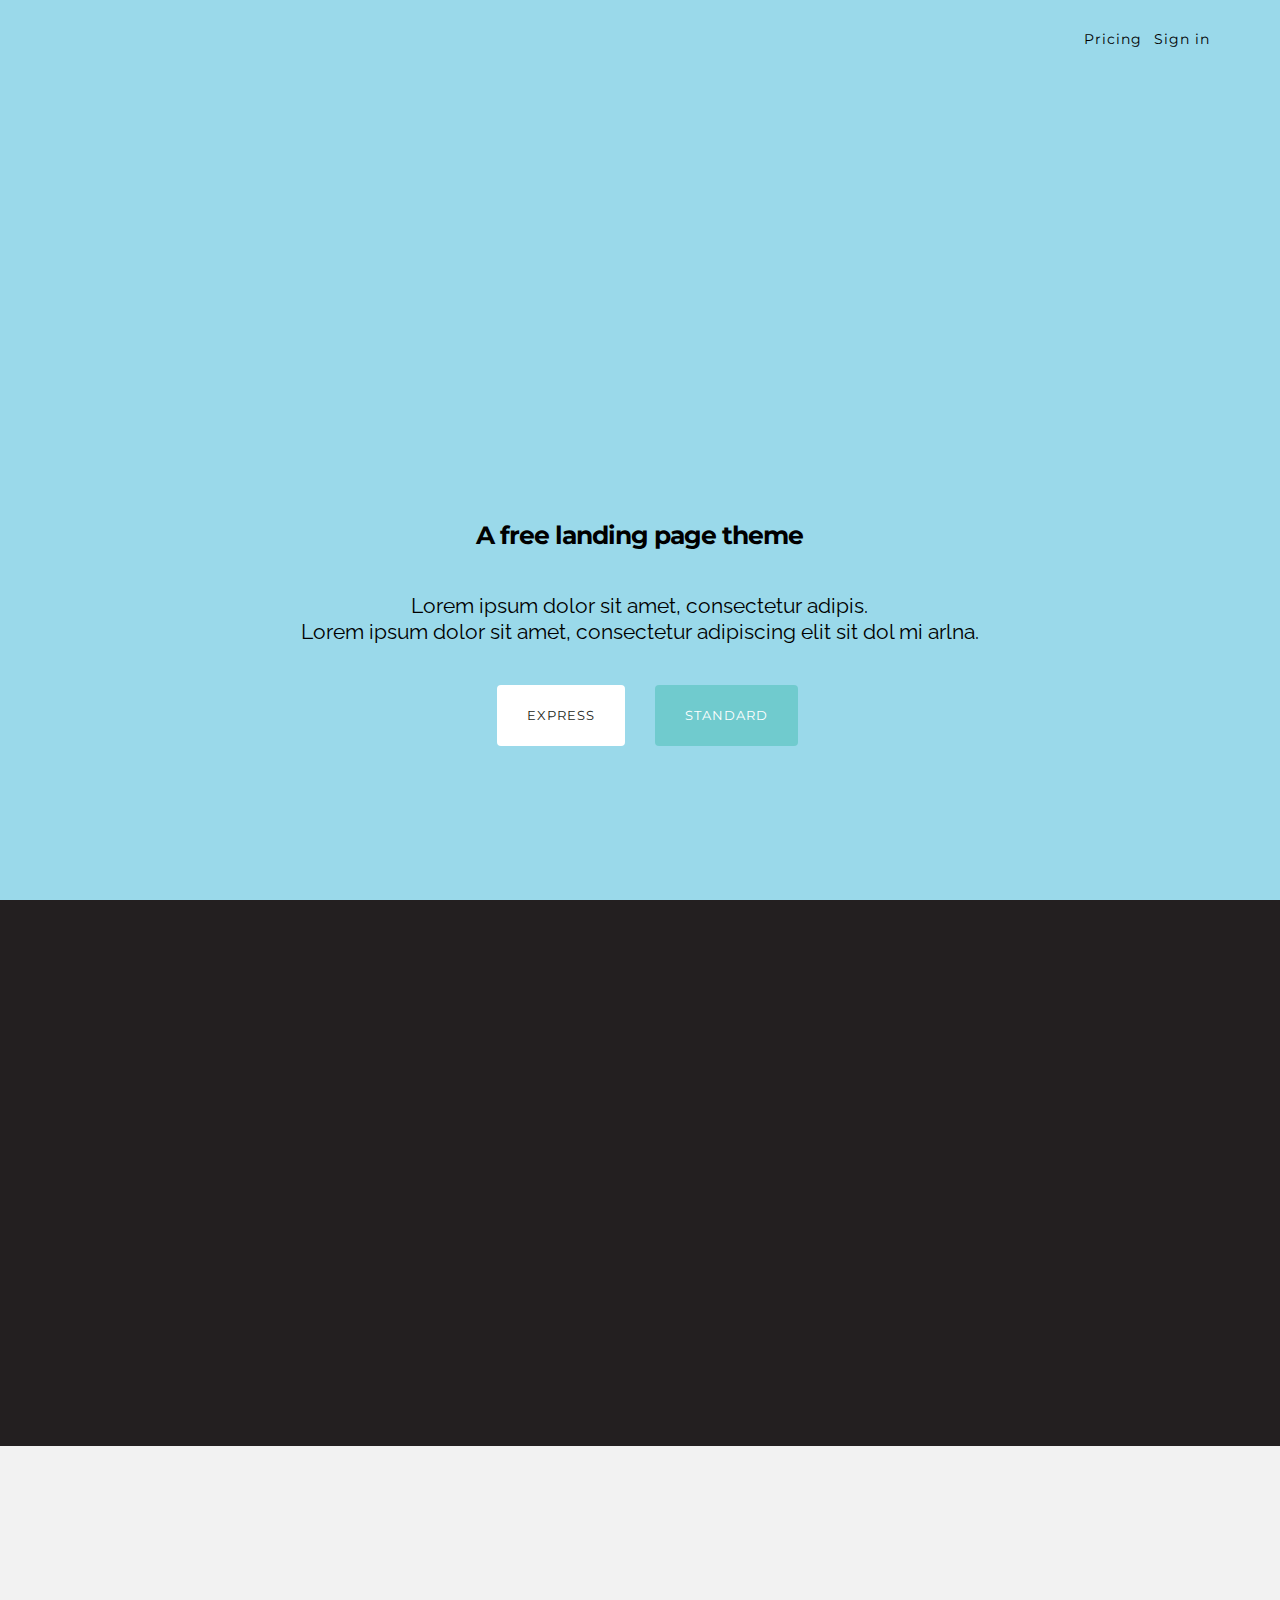
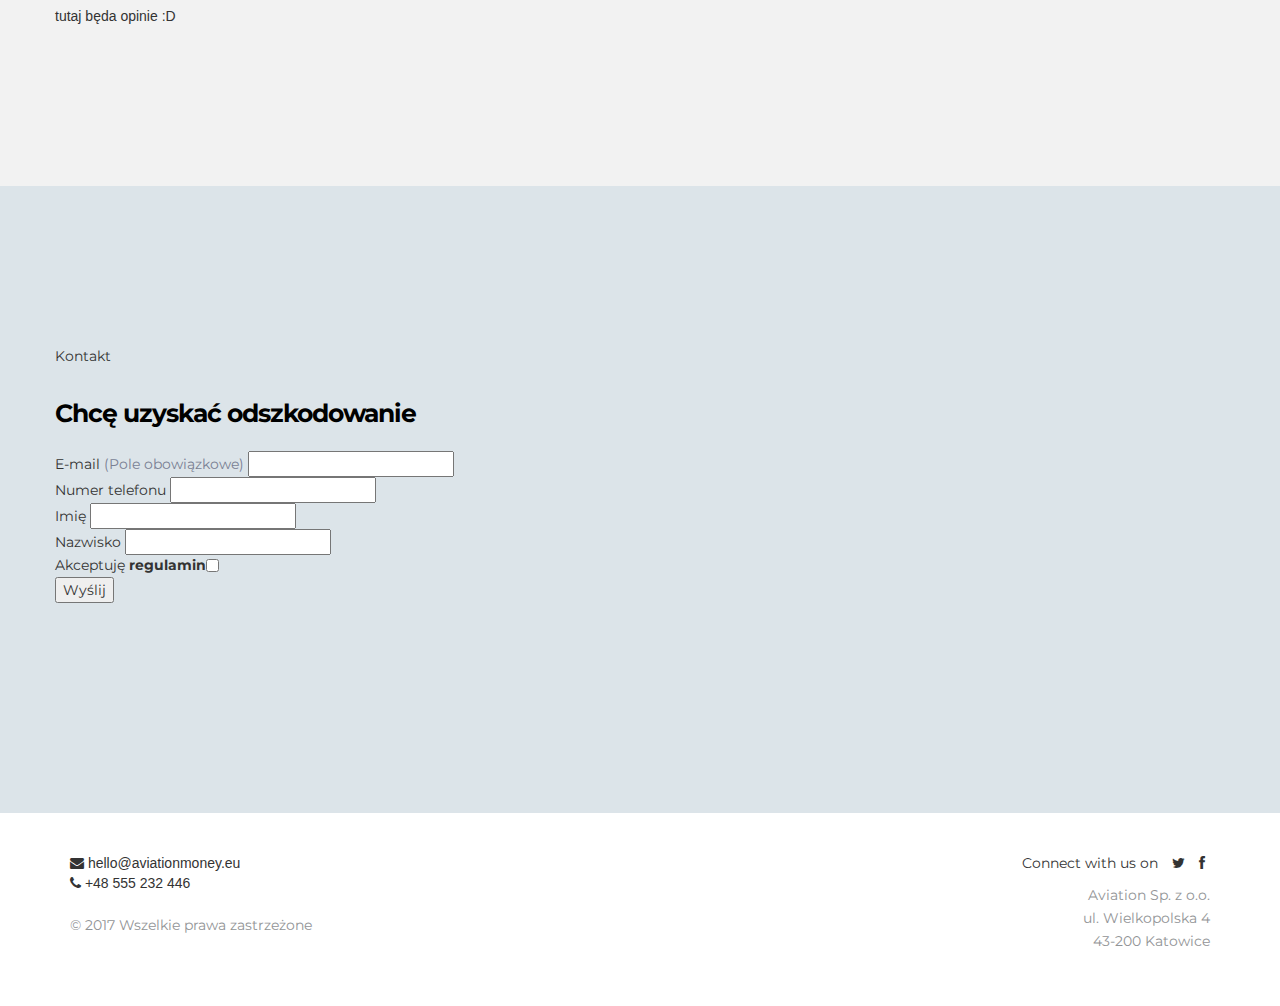
==== commit 0c462fbb: "mmm" ====
--- a/index.html
+++ b/index.html
@@ -16,12 +16,6 @@
   <link rel="stylesheet" href="css/font-awesome.min.css">
   <link rel="stylesheet" href="css/animate.css">
   <link href='http://fonts.googleapis.com/css?family=Raleway:400,100,200,300,500,600,700,800,900|Montserrat:400,700' rel='stylesheet' type='text/css'>
-
-  <!-- CSS -->
-  <link rel="stylesheet" href="https://fonts.googleapis.com/css?family=Roboto:400,100,300,500">
-  <link rel="stylesheet" href="assets/bootstrap/css/bootstrap.min.css">
-  <link rel="stylesheet" href="assets/font-awesome/css/font-awesome.min.css">
-  <link rel="stylesheet" href="assets/css/style.css">
   
 
   <link rel="stylesheet" href="css/bootstrap.min.css">
@@ -31,13 +25,6 @@
    <link rel="stylesheet" type="text/css" href="../amv/main.css">
    <link href="https://fonts.googleapis.com/css?family=Ubuntu:400,700" rel="stylesheet">
 	<link href="https://fonts.googleapis.com/css?family=Noto+Sans:400,700|Ubuntu&amp;subset=latin-ext" rel="stylesheet">
-
-    <!-- Favicon and touch icons -->
-    <link rel="shortcut icon" href="assets/ico/favicon.png">
-    <link rel="apple-touch-icon-precomposed" sizes="144x144" href="assets/ico/apple-touch-icon-144-precomposed.png">
-    <link rel="apple-touch-icon-precomposed" sizes="114x114" href="assets/ico/apple-touch-icon-114-precomposed.png">
-    <link rel="apple-touch-icon-precomposed" sizes="72x72" href="assets/ico/apple-touch-icon-72-precomposed.png">
-    <link rel="apple-touch-icon-precomposed" href="assets/ico/apple-touch-icon-57-precomposed.png">
 
   <script src="js/modernizr-2.7.1.js"></script>
   
@@ -111,7 +98,24 @@
       </div>
     </section>
     
-    <!--Pricing-->
+    <section id="invite" class="pad-lg light-gray-bg">
+      <div class="container">
+        <div class="row">
+         
+		 
+		 tutaj będa opinie :D
+		 
+		 
+		 
+		 
+		 
+        </div>
+      </div>
+    </section>   
+
+
+
+   <!--Pricing-->
     <section id="pricing" class="pad-lg">
       <div class="container">
         <div class="row margin-50">
@@ -154,125 +158,33 @@
     </section>
     
     
-    <section id="invite" class="pad-lg light-gray-bg">
-      <div class="container">
-        <div class="row">
-
-          <!-- Testimonials -->
-          <div class="testimonials-container section-container">
-            <div class="container">
-              
-                <div class="row">
-                    <div class="col-sm-10 col-sm-offset-1 testimonial-list">
-                      <div role="tabpanel">
-                        <!-- Tab panes -->
-                        <div class="tab-content">
-                          <div role="tabpanel" class="tab-pane fade in active" id="tab1">
-                            <div class="testimonial-image">
-                              <img src="assets/img/testimonials/1.jpg" alt="t1">
-                            </div>
-                            <div class="testimonial-text">
-                                        <p>
-                                        "Lorem ipsum dolor sit amet, consectetur adipisicing elit, sed do eiusmod tempor incididunt ut labore et. 
-                                        Lorem ipsum dolor sit amet, consectetur adipisicing elit, sed do eiusmod tempor incididunt ut labore et. 
-                                        Lorem ipsum dolor sit amet, consectetur..."<br>
-                                        <a href="#">Lorem Ipsum, dolor.co.uk</a>
-                                      </p>
-                                    </div>
-                          </div>
-                          <div role="tabpanel" class="tab-pane fade" id="tab2">
-                            <div class="testimonial-image">
-                              <img src="assets/img/testimonials/2.jpg" alt="t2">
-                            </div>
-                            <div class="testimonial-text">
-                                      <p>
-                                        "Ut wisi enim ad minim veniam, quis nostrud exerci tation ullamcorper suscipit lobortis nisl ut aliquip 
-                                        ex ea commodo consequat. Ut wisi enim ad minim veniam, quis nostrud exerci tation ullamcorper suscipit 
-                                        lobortis nisl ut aliquip ex ea commodo consequat..."<br>
-                                        <a href="#">Minim Veniam, nostrud.com</a>
-                                      </p>
-                                    </div>
-                          </div>
-                          <div role="tabpanel" class="tab-pane fade" id="tab3">
-                            <div class="testimonial-image">
-                              <img src="assets/img/testimonials/3.jpg" alt="t3">
-                            </div>
-                            <div class="testimonial-text">
-                                      <p>
-                                        "Lorem ipsum dolor sit amet, consectetur adipisicing elit, sed do eiusmod tempor incididunt ut labore et. 
-                                        Lorem ipsum dolor sit amet, consectetur adipisicing elit, sed do eiusmod tempor incididunt ut labore et. 
-                                        Lorem ipsum dolor sit amet, consectetur..."<br>
-                                        <a href="#">Lorem Ipsum, dolor.co.uk</a>
-                                      </p>
-                                    </div>
-                          </div>
-                          <div role="tabpanel" class="tab-pane fade" id="tab4">
-                            <div class="testimonial-image">
-                              <img src="assets/img/testimonials/4.jpg" alt="t4">
-                            </div>
-                            <div class="testimonial-text">
-                                      <p>
-                                        "Ut wisi enim ad minim veniam, quis nostrud exerci tation ullamcorper suscipit lobortis nisl ut aliquip 
-                                        ex ea commodo consequat. Ut wisi enim ad minim veniam, quis nostrud exerci tation ullamcorper suscipit 
-                                        lobortis nisl ut aliquip ex ea commodo consequat..."<br>
-                                        <a href="#">Minim Veniam, nostrud.com</a>
-                                      </p>
-                                    </div>
-                          </div>
-                        </div>
-                        <!-- Nav tabs -->
-                        <ul class="nav nav-tabs" role="tablist">
-                          <li role="presentation" class="active">
-                            <a href="#tab1" aria-controls="tab1" role="tab" data-toggle="tab"></a>
-                          </li>
-                          <li role="presentation">
-                            <a href="#tab2" aria-controls="tab2" role="tab" data-toggle="tab"></a>
-                          </li>
-                          <li role="presentation">
-                            <a href="#tab3" aria-controls="tab3" role="tab" data-toggle="tab"></a>
-                          </li>
-                          <li role="presentation">
-                            <a href="#tab4" aria-controls="tab4" role="tab" data-toggle="tab"></a>
-                          </li>
-                        </ul>
-                      </div>
-                    </div>
-                </div>
-            </div>
-          </div>
-  		 
-          </div>
-        </div>
-      </section>
-    
-    
-    <section id="press" class="pad-sm">
-      <div class="container">
-        
-        
-        
-        jakas stopeczka
-        
-      </div>
-    </section>
-    
-    
     <footer>
       <div class="container">
         
         <div class="row">
           <div class="col-sm-8 margin-20">
-            <ul class="list-inline social">
+		  <i class="fa fa-envelope" aria-hidden="true"></i>
+		  hello@aviationmoney.eu <br>
+		  <i class="fa fa-phone" aria-hidden="true"></i>
+		  +48 555 232 446
+		  <br><br>
+		  <P><small>
+		   © 2017 Wszelkie prawa zastrzeżone
+		  </small></p>
+          </div>
+          
+          <div class="col-sm-4 text-right">
+		  
+		  <ul class="list-inline social">
               <li>Connect with us on</li>
               <li><a href="#"><i class="fa fa-twitter"></i></a></li>
               <li><a href="#"><i class="fa fa-facebook"></i></a></li>
-              <li><a href="#"><i class="fa fa-instagram"></i></a></li>
-            </ul>
-          </div>
-          
-          <div class="col-sm-4 text-right">
-            <p><small>Copyright &copy; 2014. All rights reserved. <br>
-	            Created by <a href="http://visualsoldiers.com">Visual Soldiers</a></small></p>
+            </ul> 
+			
+		  
+            <p><small>Aviation Sp. z o.o.<br>
+			ul. Wielkopolska 4 <br>
+			43-200 Katowice</small></p>
           </div>
         </div>
         
@@ -289,10 +201,6 @@
     <script src="js/bootstrap.min.js"></script>
     <script src="js/main.js"></script>
 
-    <!-- Javascript -->
-    <script src="assets/js/jquery-1.11.1.min.js"></script>
-    <script src="assets/bootstrap/js/bootstrap.min.js"></script>
-
    
     </body>
 </html>--- a/css/main.css
+++ b/css/main.css
@@ -53,7 +53,7 @@
 p {
   font-size: 17px;
   line-height: 22px;
-  color: #fff;
+  color: #929496;
   font-weight: 400;
 }
 
@@ -234,7 +234,7 @@
 
 .navbar {
     border: 0px solid rgba(0, 0, 0, 0);
-    background: #70cbce;
+    background: #6960EE;
     margin: auto;
     min-height: 60px;
     padding-top: 8px;
@@ -414,7 +414,7 @@
 
 
 #invite {
-  background: #8B82FF;
+  background: #f2f2f2;
 }
 
 .fa-envelope-o {
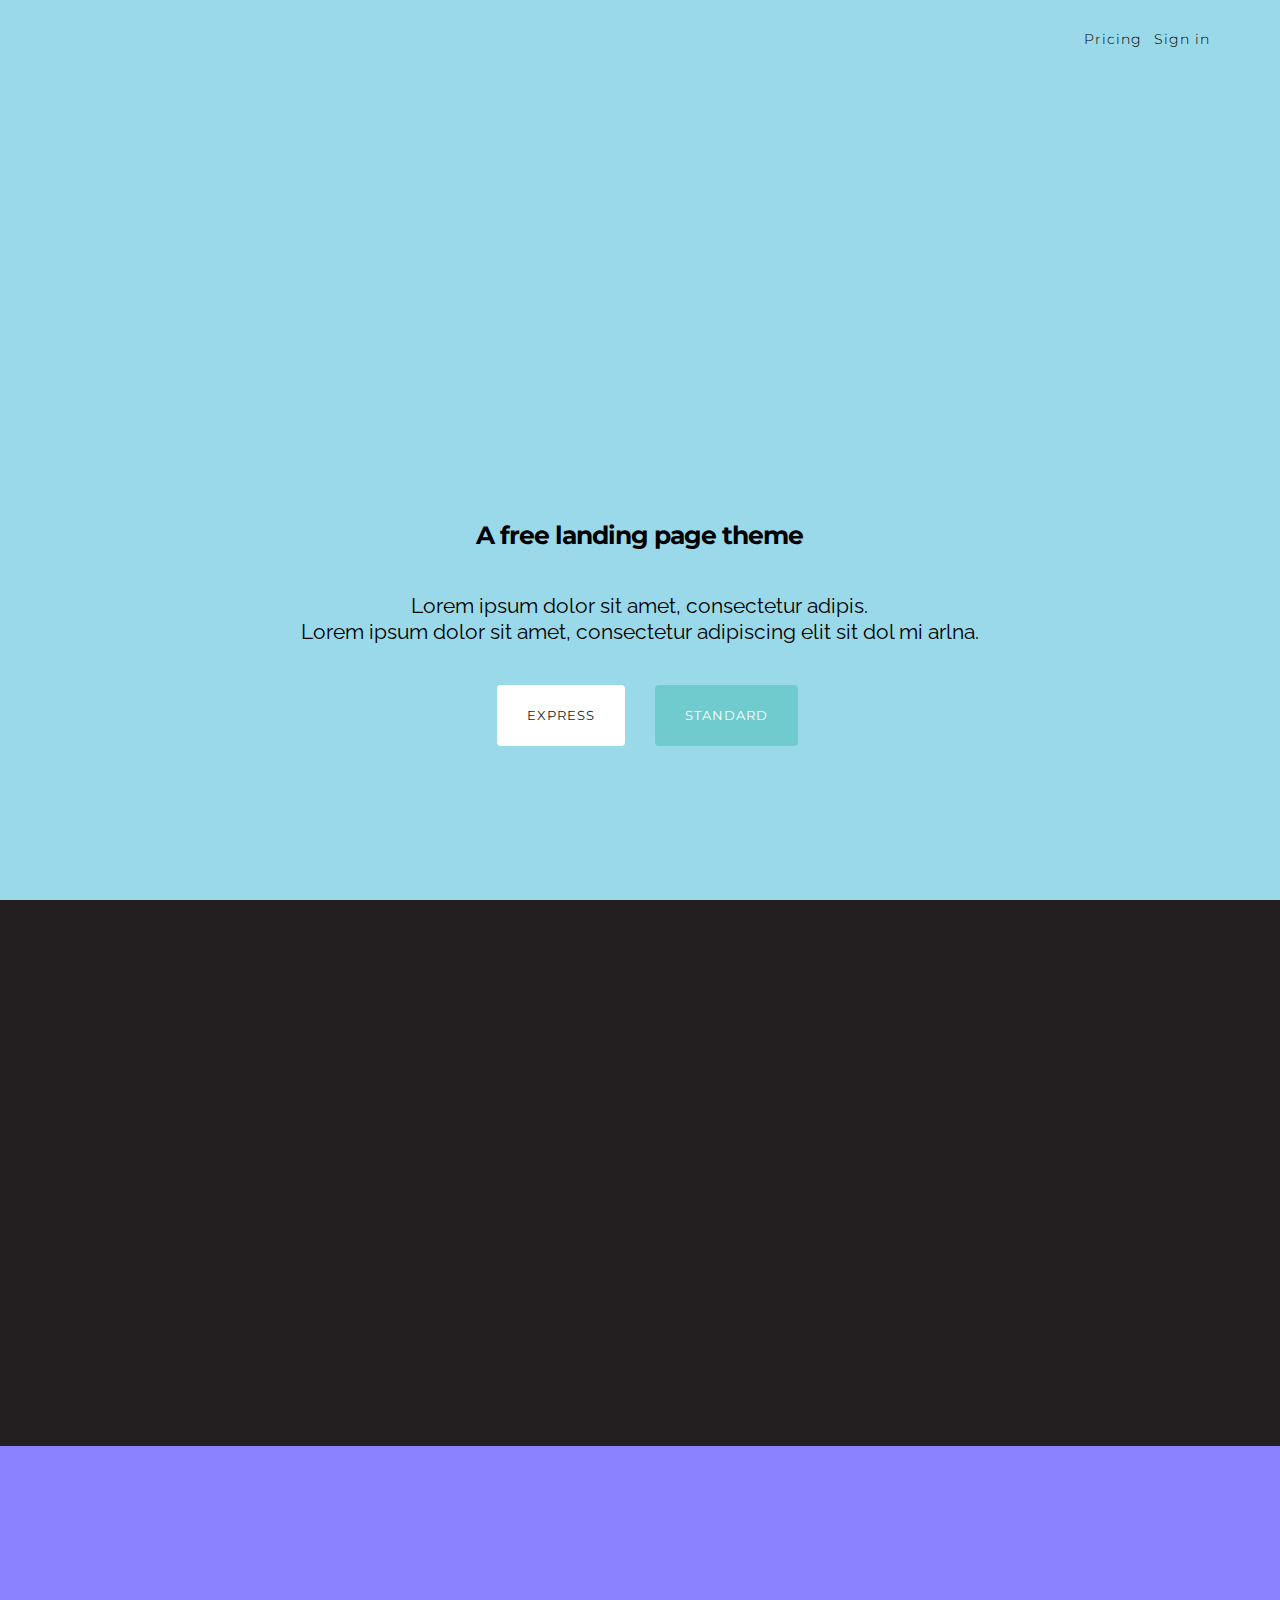
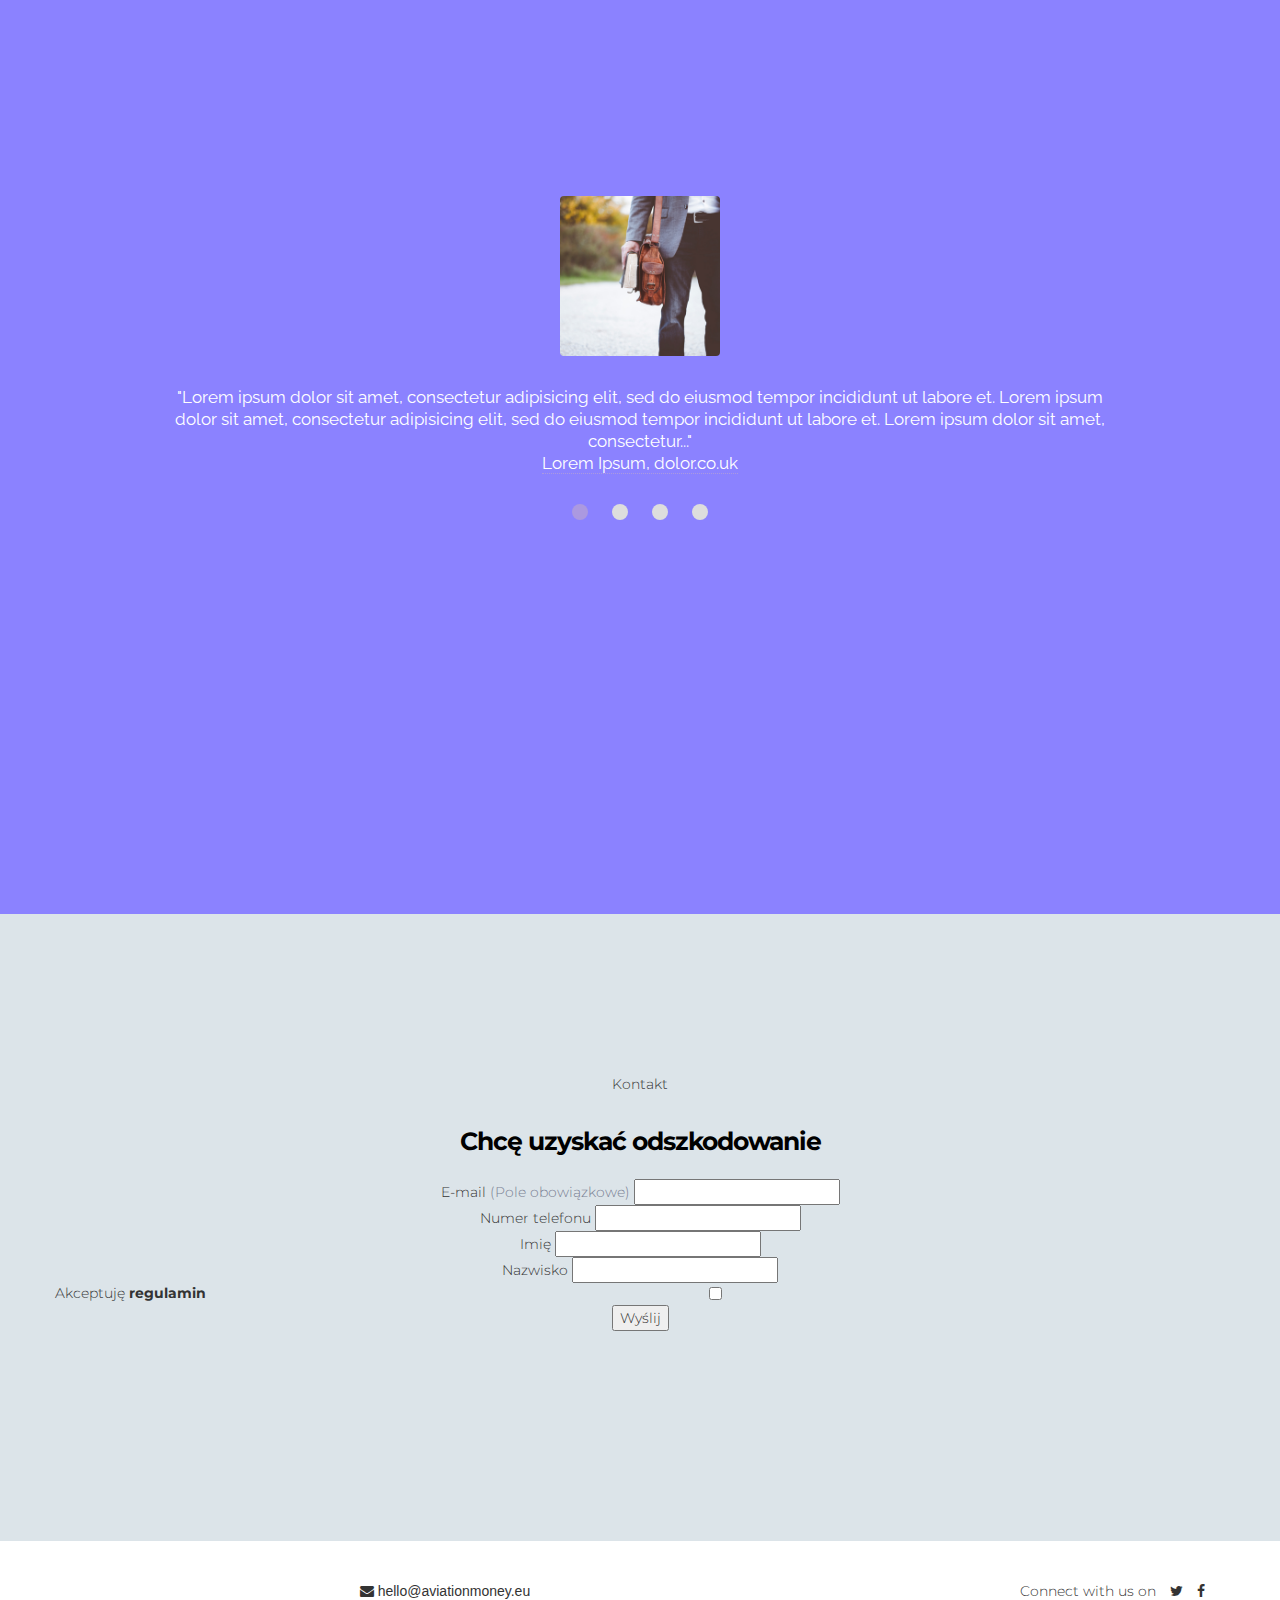
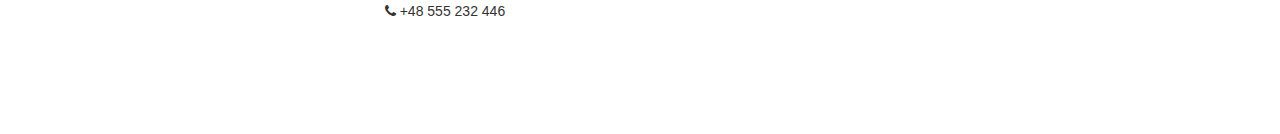
==== commit c172faeb: "Merge remote-tracking branch 'origin/master'" ====
--- a/index.html
+++ b/index.html
@@ -16,6 +16,12 @@
   <link rel="stylesheet" href="css/font-awesome.min.css">
   <link rel="stylesheet" href="css/animate.css">
   <link href='http://fonts.googleapis.com/css?family=Raleway:400,100,200,300,500,600,700,800,900|Montserrat:400,700' rel='stylesheet' type='text/css'>
+
+  <!-- CSS -->
+  <link rel="stylesheet" href="https://fonts.googleapis.com/css?family=Roboto:400,100,300,500">
+  <link rel="stylesheet" href="assets/bootstrap/css/bootstrap.min.css">
+  <link rel="stylesheet" href="assets/font-awesome/css/font-awesome.min.css">
+  <link rel="stylesheet" href="assets/css/style.css">
   
 
   <link rel="stylesheet" href="css/bootstrap.min.css">
@@ -25,6 +31,13 @@
    <link rel="stylesheet" type="text/css" href="../amv/main.css">
    <link href="https://fonts.googleapis.com/css?family=Ubuntu:400,700" rel="stylesheet">
 	<link href="https://fonts.googleapis.com/css?family=Noto+Sans:400,700|Ubuntu&amp;subset=latin-ext" rel="stylesheet">
+
+    <!-- Favicon and touch icons -->
+    <link rel="shortcut icon" href="assets/ico/favicon.png">
+    <link rel="apple-touch-icon-precomposed" sizes="144x144" href="assets/ico/apple-touch-icon-144-precomposed.png">
+    <link rel="apple-touch-icon-precomposed" sizes="114x114" href="assets/ico/apple-touch-icon-114-precomposed.png">
+    <link rel="apple-touch-icon-precomposed" sizes="72x72" href="assets/ico/apple-touch-icon-72-precomposed.png">
+    <link rel="apple-touch-icon-precomposed" href="assets/ico/apple-touch-icon-57-precomposed.png">
 
   <script src="js/modernizr-2.7.1.js"></script>
   
@@ -102,8 +115,96 @@
       <div class="container">
         <div class="row">
          
-		 
-		 tutaj będa opinie :D
+		  <section id="invite" class="pad-lg light-gray-bg">
+      <div class="container">
+        <div class="row">
+
+          <!-- Testimonials -->
+          <div class="testimonials-container section-container">
+            <div class="container">
+              
+                <div class="row">
+                    <div class="col-sm-10 col-sm-offset-1 testimonial-list">
+                      <div role="tabpanel">
+                        <!-- Tab panes -->
+                        <div class="tab-content">
+                          <div role="tabpanel" class="tab-pane fade in active" id="tab1">
+                            <div class="testimonial-image">
+                              <img src="assets/img/testimonials/1.jpg" alt="t1">
+                            </div>
+                            <div class="testimonial-text">
+                                        <p>
+                                        "Lorem ipsum dolor sit amet, consectetur adipisicing elit, sed do eiusmod tempor incididunt ut labore et. 
+                                        Lorem ipsum dolor sit amet, consectetur adipisicing elit, sed do eiusmod tempor incididunt ut labore et. 
+                                        Lorem ipsum dolor sit amet, consectetur..."<br>
+                                        <a href="#">Lorem Ipsum, dolor.co.uk</a>
+                                      </p>
+                                    </div>
+                          </div>
+                          <div role="tabpanel" class="tab-pane fade" id="tab2">
+                            <div class="testimonial-image">
+                              <img src="assets/img/testimonials/2.jpg" alt="t2">
+                            </div>
+                            <div class="testimonial-text">
+                                      <p>
+                                        "Ut wisi enim ad minim veniam, quis nostrud exerci tation ullamcorper suscipit lobortis nisl ut aliquip 
+                                        ex ea commodo consequat. Ut wisi enim ad minim veniam, quis nostrud exerci tation ullamcorper suscipit 
+                                        lobortis nisl ut aliquip ex ea commodo consequat..."<br>
+                                        <a href="#">Minim Veniam, nostrud.com</a>
+                                      </p>
+                                    </div>
+                          </div>
+                          <div role="tabpanel" class="tab-pane fade" id="tab3">
+                            <div class="testimonial-image">
+                              <img src="assets/img/testimonials/3.jpg" alt="t3">
+                            </div>
+                            <div class="testimonial-text">
+                                      <p>
+                                        "Lorem ipsum dolor sit amet, consectetur adipisicing elit, sed do eiusmod tempor incididunt ut labore et. 
+                                        Lorem ipsum dolor sit amet, consectetur adipisicing elit, sed do eiusmod tempor incididunt ut labore et. 
+                                        Lorem ipsum dolor sit amet, consectetur..."<br>
+                                        <a href="#">Lorem Ipsum, dolor.co.uk</a>
+                                      </p>
+                                    </div>
+                          </div>
+                          <div role="tabpanel" class="tab-pane fade" id="tab4">
+                            <div class="testimonial-image">
+                              <img src="assets/img/testimonials/4.jpg" alt="t4">
+                            </div>
+                            <div class="testimonial-text">
+                                      <p>
+                                        "Ut wisi enim ad minim veniam, quis nostrud exerci tation ullamcorper suscipit lobortis nisl ut aliquip 
+                                        ex ea commodo consequat. Ut wisi enim ad minim veniam, quis nostrud exerci tation ullamcorper suscipit 
+                                        lobortis nisl ut aliquip ex ea commodo consequat..."<br>
+                                        <a href="#">Minim Veniam, nostrud.com</a>
+                                      </p>
+                                    </div>
+                          </div>
+                        </div>
+                        <!-- Nav tabs -->
+                        <ul class="nav nav-tabs" role="tablist">
+                          <li role="presentation" class="active">
+                            <a href="#tab1" aria-controls="tab1" role="tab" data-toggle="tab"></a>
+                          </li>
+                          <li role="presentation">
+                            <a href="#tab2" aria-controls="tab2" role="tab" data-toggle="tab"></a>
+                          </li>
+                          <li role="presentation">
+                            <a href="#tab3" aria-controls="tab3" role="tab" data-toggle="tab"></a>
+                          </li>
+                          <li role="presentation">
+                            <a href="#tab4" aria-controls="tab4" role="tab" data-toggle="tab"></a>
+                          </li>
+                        </ul>
+                      </div>
+                    </div>
+                </div>
+            </div>
+          </div>
+  		 
+          </div>
+        </div>
+      </section>
 		 
 		 
 		 
@@ -156,6 +257,7 @@
         
       </div>
     </section>
+    
     
     
     <footer>
@@ -201,6 +303,10 @@
     <script src="js/bootstrap.min.js"></script>
     <script src="js/main.js"></script>
 
+    <!-- Javascript -->
+    <script src="assets/js/jquery-1.11.1.min.js"></script>
+    <script src="assets/bootstrap/js/bootstrap.min.js"></script>
+
    
     </body>
 </html>--- a/assets/css/style.css
+++ b/assets/css/style.css
@@ -0,0 +1,112 @@
+
+body {
+	background: #333;
+    font-family: 'Roboto', sans-serif;
+    font-size: 16px;
+    font-weight: 300;
+    color: #888;
+    line-height: 30px;
+    text-align: center;
+}
+
+strong { font-weight: 500; }
+
+a, a:hover, a:focus {
+	color: #ab99e0; text-decoration: none;
+    -o-transition: all .3s; -moz-transition: all .3s; -webkit-transition: all .3s; -ms-transition: all .3s; transition: all .3s;
+}
+
+h1, h2 { margin-top: 10px; font-size: 38px; font-weight: 100; color: #555; line-height: 50px; }
+h3 { font-size: 22px; font-weight: 300; color: #555; line-height: 30px; }
+
+img { max-width: 100%; }
+
+.medium-paragraph { font-size: 18px; line-height: 34px; }
+
+::-moz-selection { background: #ab99e0; color: #fff; text-shadow: none; }
+::selection { background: #ab99e0; color: #fff; text-shadow: none; }
+
+
+/***** General style, all sections *****/
+
+.section-container { margin: 0 auto; padding-bottom: 80px; }
+
+.section-container-image-bg, 
+.section-container-image-bg h2, 
+.section-container-image-bg h3 { color: #fff; }
+
+.section-container-image-bg .divider-1 .line { border-color: #fff; opacity: 0.8; }
+
+.section-description { margin-top: 60px; padding-bottom: 10px; }
+
+.section-description p { margin-top: 20px; padding: 0 120px; }
+.section-container-image-bg .section-description p { opacity: 0.8; }
+
+
+/***** Divider *****/
+
+.divider-1 { padding: 25px 0 15px 0; }
+.divider-1 .line { width: 200px; margin: 0 auto; border-bottom: 1px solid #ddd; }
+
+
+/***** Testimonials *****/
+
+.testimonials-container { padding-bottom: 70px; background: #8B82FF; }
+
+.testimonial-list { margin-top: 30px; text-align: center; }
+
+.testimonial-list .testimonial-image img {
+	max-width: 160px;
+	-moz-border-radius: 4px; -webkit-border-radius: 4px; border-radius: 4px;
+}
+
+.testimonial-list .testimonial-text { margin-top: 30px; }
+
+.testimonial-list .testimonial-text a { color: #fff; border-bottom: 1px dotted #ab99e0; }
+.testimonial-list .testimonial-text a:hover, 
+.testimonial-list .testimonial-text a:focus { color: #ab99e0; border: 0; }
+
+.testimonial-list .nav-tabs { margin-top: 30px; border: 0; }
+.testimonial-list .nav-tabs li { float: none; display: inline-block; margin-left: 10px; margin-right: 10px; }
+
+.testimonial-list .nav-tabs li a {
+    width: 16px; height: 16px; margin: 0; padding: 0;
+    background: #ddd; border: 0;
+    -moz-border-radius: 50%; -webkit-border-radius: 50%; border-radius: 50%;
+}
+.testimonial-list .nav-tabs li a:hover { background: #bbb; border: 0; }
+.testimonial-list .nav-tabs li.active a,
+.testimonial-list .nav-tabs li.active a:focus { background: #ab99e0; border: 0; }
+
+
+/
+
+
+/***** MEDIA QUERIES *****/
+
+@media (min-width: 992px) and (max-width: 1199px) {}
+
+@media (min-width: 768px) and (max-width: 991px) {
+
+	.section-description p { padding: 0; }
+	
+	.footer-social a { margin-right: 15px; }
+	.footer-social i { font-size: 22px; }
+
+}
+
+@media (max-width: 767px) {
+	
+	.section-description p { padding: 0; }
+    
+    footer { text-align: center; }
+    .footer-social { padding-top: 30px; text-align: center; }
+    .footer-social a { margin: 0 10px; }
+
+}
+
+@media (max-width: 415px) {
+	
+	h1, h2 { font-size: 32px; }
+
+}
--- a/css/main.css
+++ b/css/main.css
@@ -53,7 +53,7 @@
 p {
   font-size: 17px;
   line-height: 22px;
-  color: #929496;
+  color: #fff;
   font-weight: 400;
 }
 
@@ -414,7 +414,7 @@
 
 
 #invite {
-  background: #f2f2f2;
+  background: #8B82FF;
 }
 
 .fa-envelope-o {
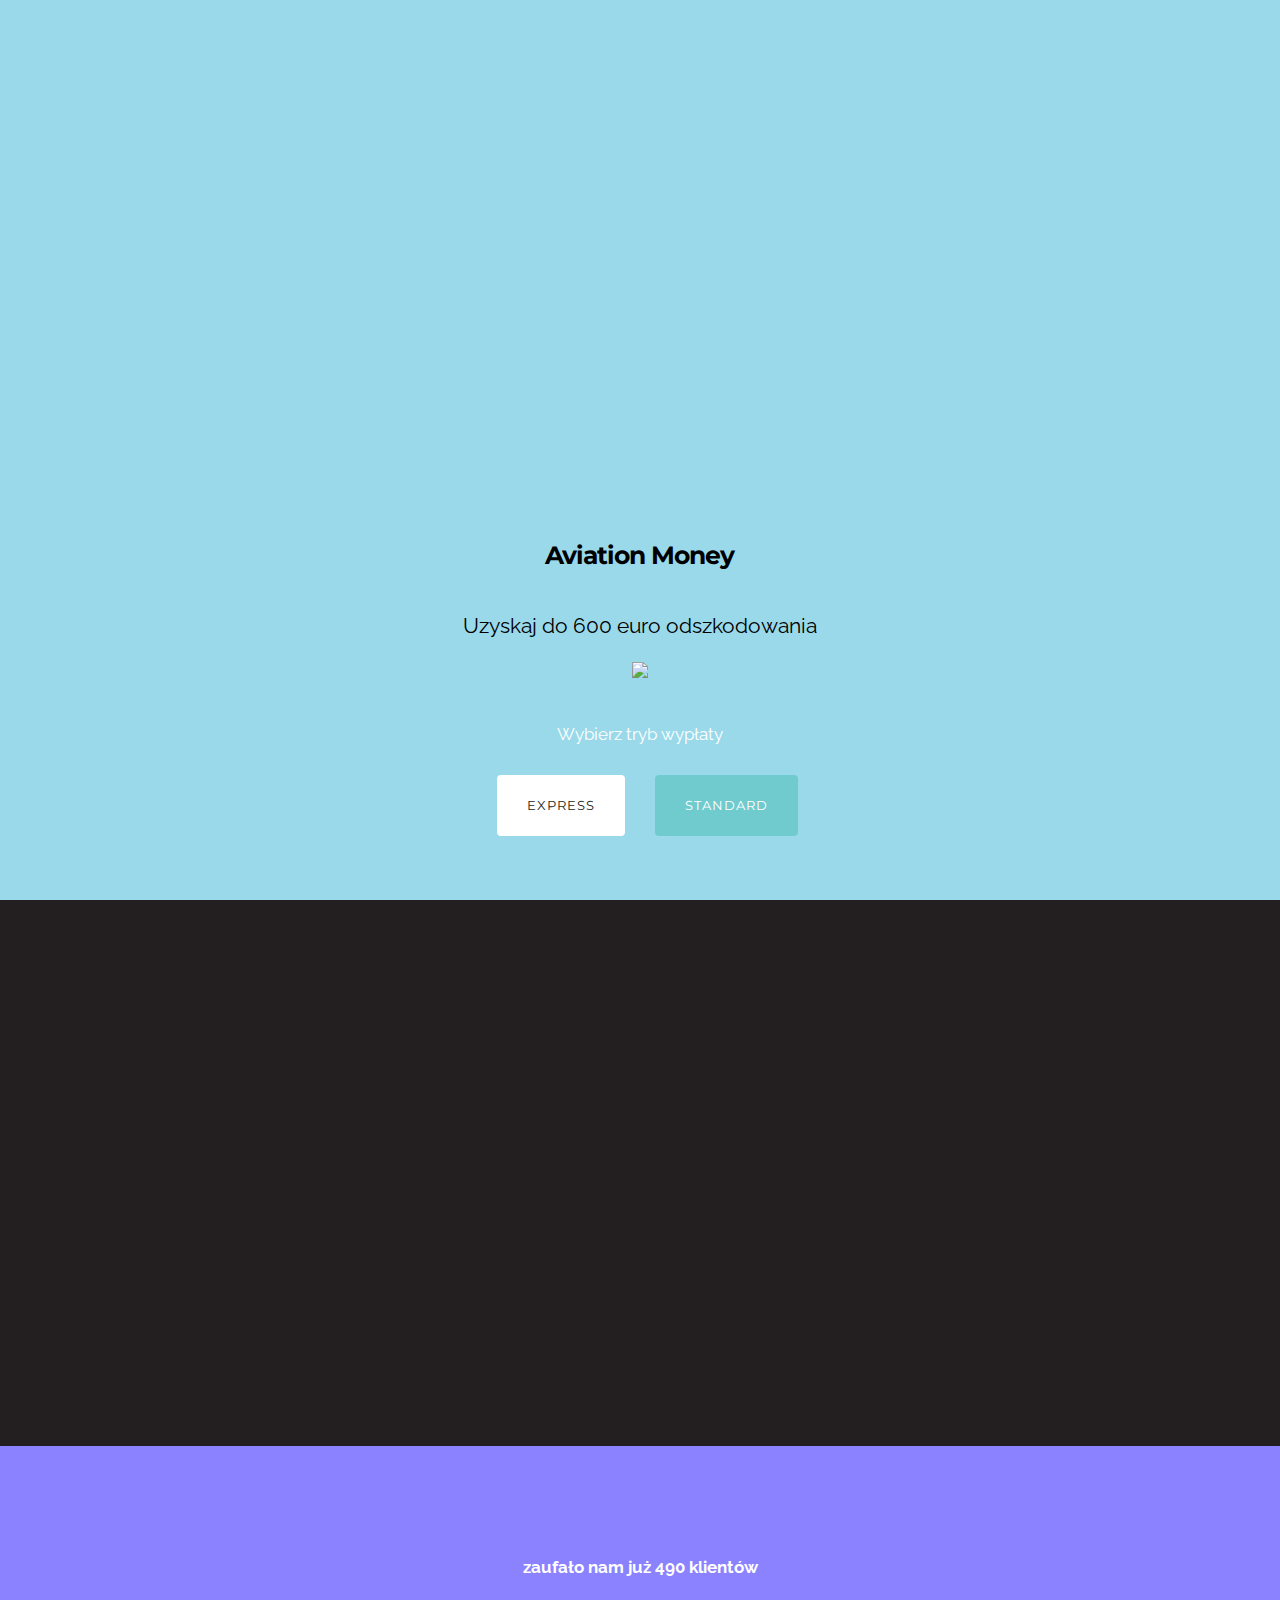
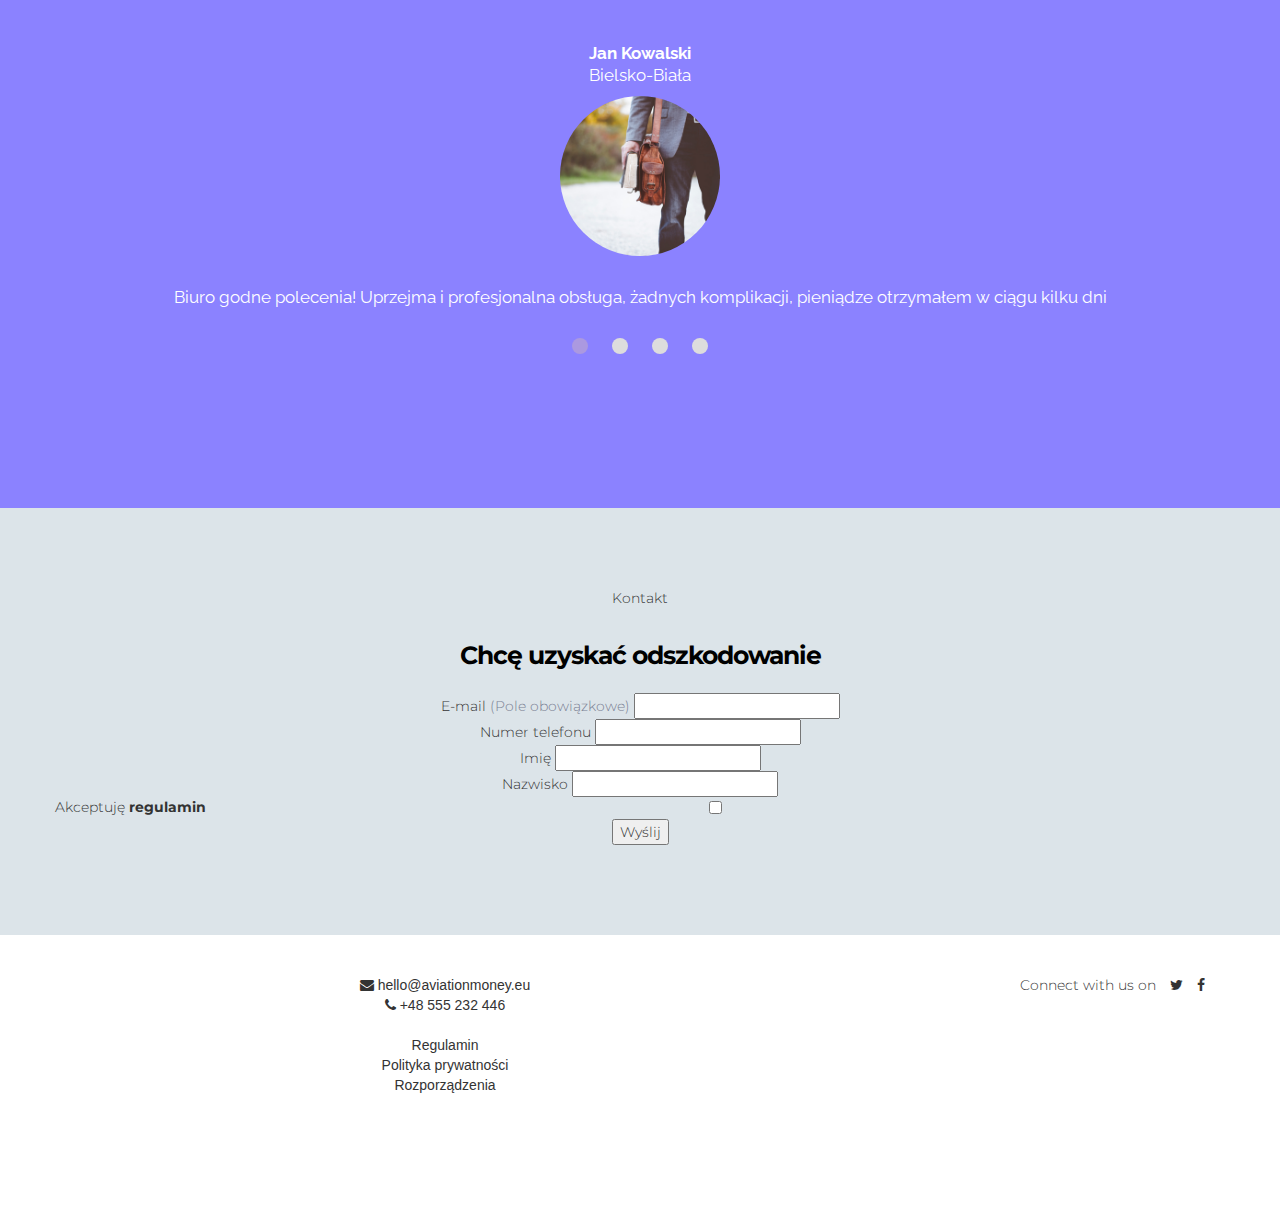
==== commit e28f02c0: "ggg" ====
--- a/index.html
+++ b/index.html
@@ -66,20 +66,17 @@
         
     <header>
       <div class="container">
-        <div class="row">
-          <div class="col-xs-6">
-          </div>
-          <div class="col-xs-6 signin text-right navbar-nav">
-            <a href="#pricing" class="scroll">Pricing</a>&nbsp; &nbsp;<a href="#">Sign in</a>
-          </div>
         </div>
         
         <div class="row header-info">
           <div class="col-sm-10 col-sm-offset-1 text-center">
-            <h1 class="wow fadeIn">A free landing page theme</h1>
+            <h1 class="wow fadeIn">Aviation Money</h1>
             <br />
-            <p class="lead wow fadeIn" data-wow-delay="0.5s">Lorem ipsum dolor sit amet, consectetur adipis. <br>
-            Lorem ipsum dolor sit amet, consectetur adipiscing elit sit dol mi arlna.</p>
+            <p class="lead wow fadeIn" data-wow-delay="0.5s">Uzyskaj do 600 euro odszkodowania<br>
+				</p>
+			<img src="img/header.png">	
+				
+			<p><br><br>Wybierz tryb wypłaty</p>
             <br />
               
             <div class="row">
@@ -90,6 +87,7 @@
                   </div>
                   <div class="col-xs-6 text-left wow fadeInUp" data-wow-delay="1.4s">
                     <a href="#invite" class="btn btn-primary btn-lg scroll">Standard</a>
+
                   </div>
                 </div><!--End Button Row-->  
               </div>
@@ -126,57 +124,55 @@
                 <div class="row">
                     <div class="col-sm-10 col-sm-offset-1 testimonial-list">
                       <div role="tabpanel">
+					  <p><b> zaufało nam już 490 klientów</b><p>
+					  <br><br>
                         <!-- Tab panes -->
                         <div class="tab-content">
                           <div role="tabpanel" class="tab-pane fade in active" id="tab1">
                             <div class="testimonial-image">
+							<p><b> Jan Kowalski </b><br> Bielsko-Biała</p>
                               <img src="assets/img/testimonials/1.jpg" alt="t1">
                             </div>
                             <div class="testimonial-text">
                                         <p>
-                                        "Lorem ipsum dolor sit amet, consectetur adipisicing elit, sed do eiusmod tempor incididunt ut labore et. 
-                                        Lorem ipsum dolor sit amet, consectetur adipisicing elit, sed do eiusmod tempor incididunt ut labore et. 
-                                        Lorem ipsum dolor sit amet, consectetur..."<br>
-                                        <a href="#">Lorem Ipsum, dolor.co.uk</a>
+                                        Biuro godne polecenia! Uprzejma i profesjonalna obsługa, żadnych komplikacji, pieniądze otrzymałem w ciągu kilku dni<br>
+                                  
                                       </p>
                                     </div>
                           </div>
                           <div role="tabpanel" class="tab-pane fade" id="tab2">
                             <div class="testimonial-image">
-                              <img src="assets/img/testimonials/2.jpg" alt="t2">
+                              <p><b> Jan Kowalski </b><br> Bielsko-Biała</p>
+                              <img src="assets/img/testimonials/1.jpg" alt="t1">
                             </div>
                             <div class="testimonial-text">
-                                      <p>
-                                        "Ut wisi enim ad minim veniam, quis nostrud exerci tation ullamcorper suscipit lobortis nisl ut aliquip 
-                                        ex ea commodo consequat. Ut wisi enim ad minim veniam, quis nostrud exerci tation ullamcorper suscipit 
-                                        lobortis nisl ut aliquip ex ea commodo consequat..."<br>
-                                        <a href="#">Minim Veniam, nostrud.com</a>
+                                        <p>
+                                        Biuro godne polecenia! Uprzejma i profesjonalna obsługa, żadnych komplikacji, pieniądze otrzymałem w ciągu kilku dni<br>
+                                  
                                       </p>
                                     </div>
                           </div>
                           <div role="tabpanel" class="tab-pane fade" id="tab3">
                             <div class="testimonial-image">
-                              <img src="assets/img/testimonials/3.jpg" alt="t3">
+                              <p><b> Jan Kowalski </b><br> Bielsko-Biała</p>
+                              <img src="assets/img/testimonials/1.jpg" alt="t1">
                             </div>
                             <div class="testimonial-text">
-                                      <p>
-                                        "Lorem ipsum dolor sit amet, consectetur adipisicing elit, sed do eiusmod tempor incididunt ut labore et. 
-                                        Lorem ipsum dolor sit amet, consectetur adipisicing elit, sed do eiusmod tempor incididunt ut labore et. 
-                                        Lorem ipsum dolor sit amet, consectetur..."<br>
-                                        <a href="#">Lorem Ipsum, dolor.co.uk</a>
+                                        <p>
+                                        Biuro godne polecenia! Uprzejma i profesjonalna obsługa, żadnych komplikacji, pieniądze otrzymałem w ciągu kilku dni<br>
+                                  
                                       </p>
                                     </div>
                           </div>
                           <div role="tabpanel" class="tab-pane fade" id="tab4">
                             <div class="testimonial-image">
-                              <img src="assets/img/testimonials/4.jpg" alt="t4">
+                             <p><b> Jan Kowalski </b><br> Bielsko-Biała</p>
+                              <img src="assets/img/testimonials/1.jpg" alt="t1">
                             </div>
                             <div class="testimonial-text">
-                                      <p>
-                                        "Ut wisi enim ad minim veniam, quis nostrud exerci tation ullamcorper suscipit lobortis nisl ut aliquip 
-                                        ex ea commodo consequat. Ut wisi enim ad minim veniam, quis nostrud exerci tation ullamcorper suscipit 
-                                        lobortis nisl ut aliquip ex ea commodo consequat..."<br>
-                                        <a href="#">Minim Veniam, nostrud.com</a>
+                                        <p>
+                                        Biuro godne polecenia! Uprzejma i profesjonalna obsługa, żadnych komplikacji, pieniądze otrzymałem w ciągu kilku dni<br>
+                                  
                                       </p>
                                     </div>
                           </div>
@@ -215,13 +211,12 @@
     </section>   
 
 
-
    <!--Pricing-->
     <section id="pricing" class="pad-lg">
       <div class="container">
         <div class="row margin-50">
           
-         
+         <br><br>
 		 
 	<div id="container">
         <div class="topbar">Kontakt</div>
@@ -270,6 +265,9 @@
 		  <i class="fa fa-phone" aria-hidden="true"></i>
 		  +48 555 232 446
 		  <br><br>
+		  Regulamin<br>
+		  Polityka prywatności<br>
+		  Rozporządzenia<br><br>
 		  <P><small>
 		   © 2017 Wszelkie prawa zastrzeżone
 		  </small></p>
--- a/assets/css/style.css
+++ b/assets/css/style.css
@@ -57,7 +57,7 @@
 
 .testimonial-list .testimonial-image img {
 	max-width: 160px;
-	-moz-border-radius: 4px; -webkit-border-radius: 4px; border-radius: 4px;
+	-moz-border-radius: 100px; -webkit-border-radius: 100px; border-radius: 100px;
 }
 
 .testimonial-list .testimonial-text { margin-top: 30px; }
--- a/css/main.css
+++ b/css/main.css
@@ -284,7 +284,6 @@
 header {
   background: url(../img/header-bg.jpg) no-repeat center center;
   width: 100%;
-  padding: 20px 10px 60px 10px;
   height: 100vh;
   overflow: hidden;
   background-size: cover;
@@ -300,7 +299,7 @@
   left: 0;
   right: 0;
   margin-left: 0px;
-  margin-bottom: 12%;
+  margin-bottom: 5%;
 }
 
 .signin {
@@ -356,7 +355,8 @@
 }
 
 .pad-lg {
-	padding: 160px 0px;
+	 padding: 40px 0px; 
+
 }
 
 .pad-sm {
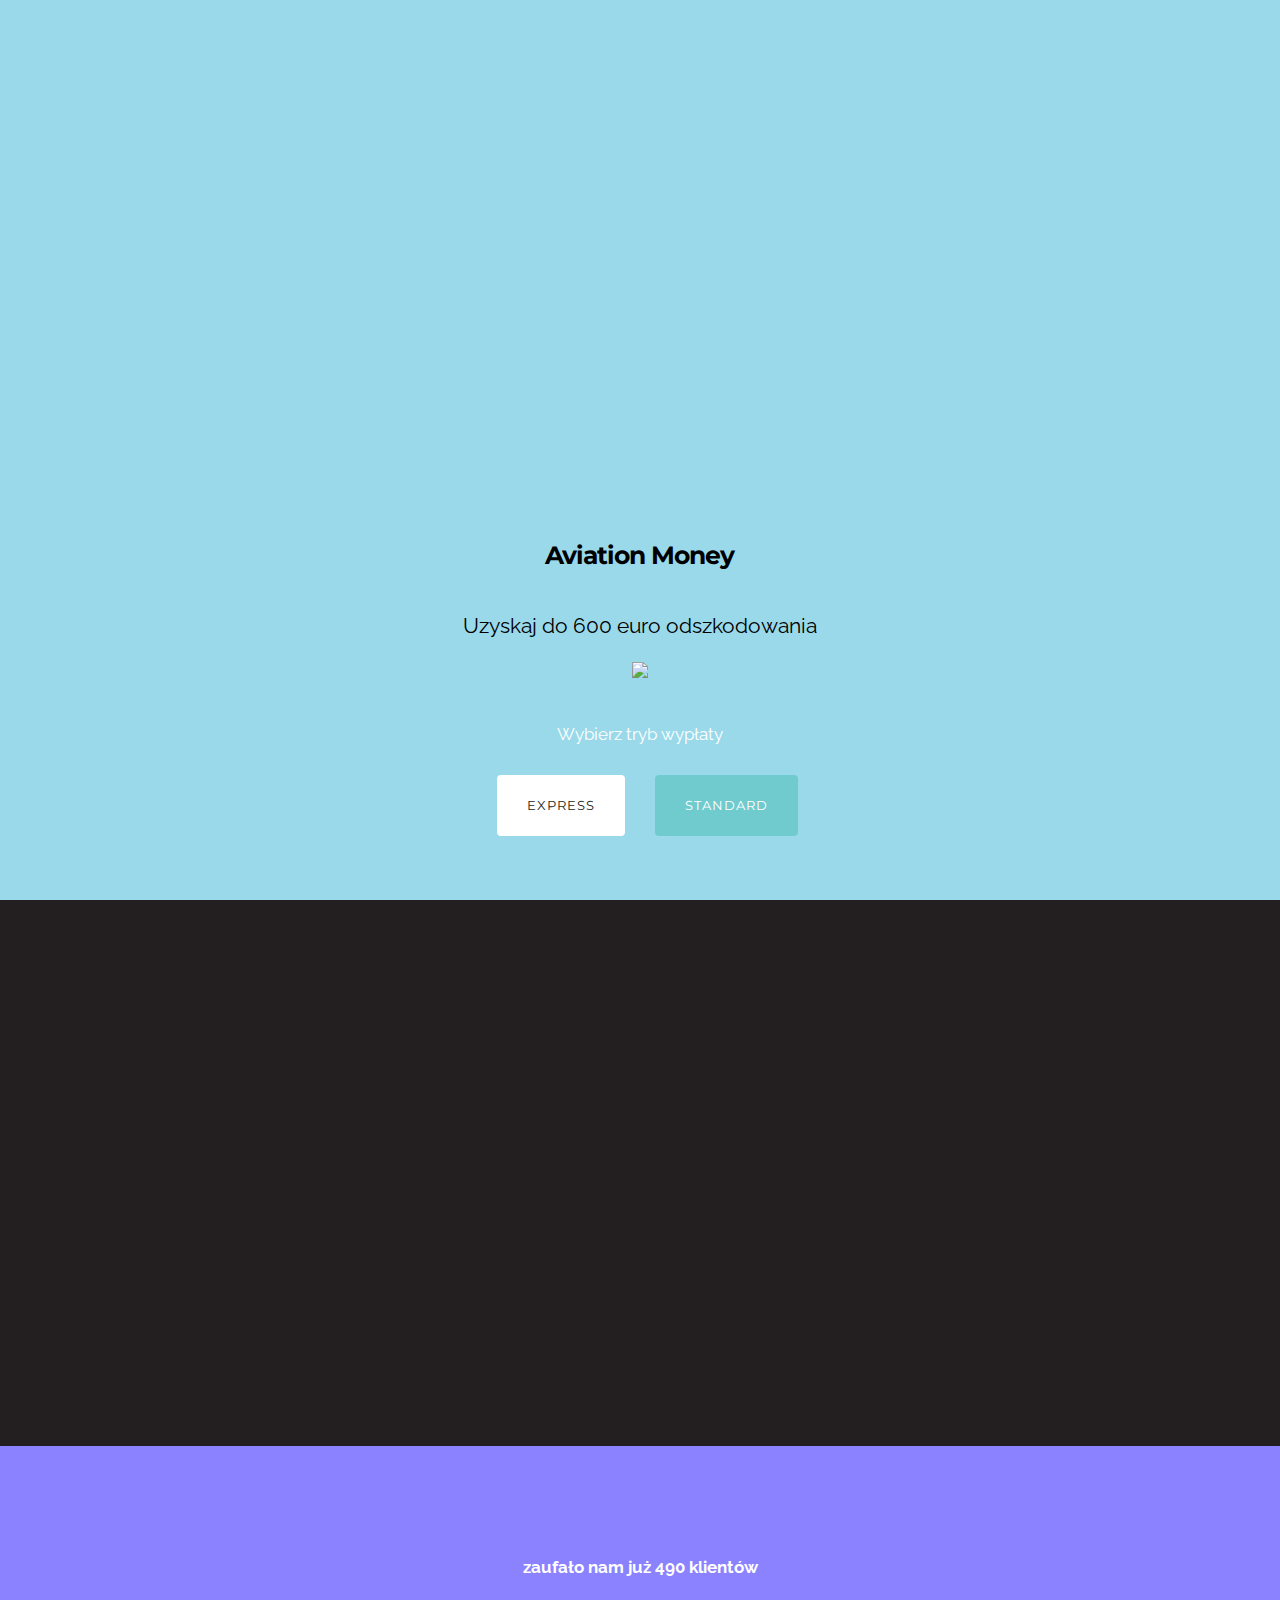
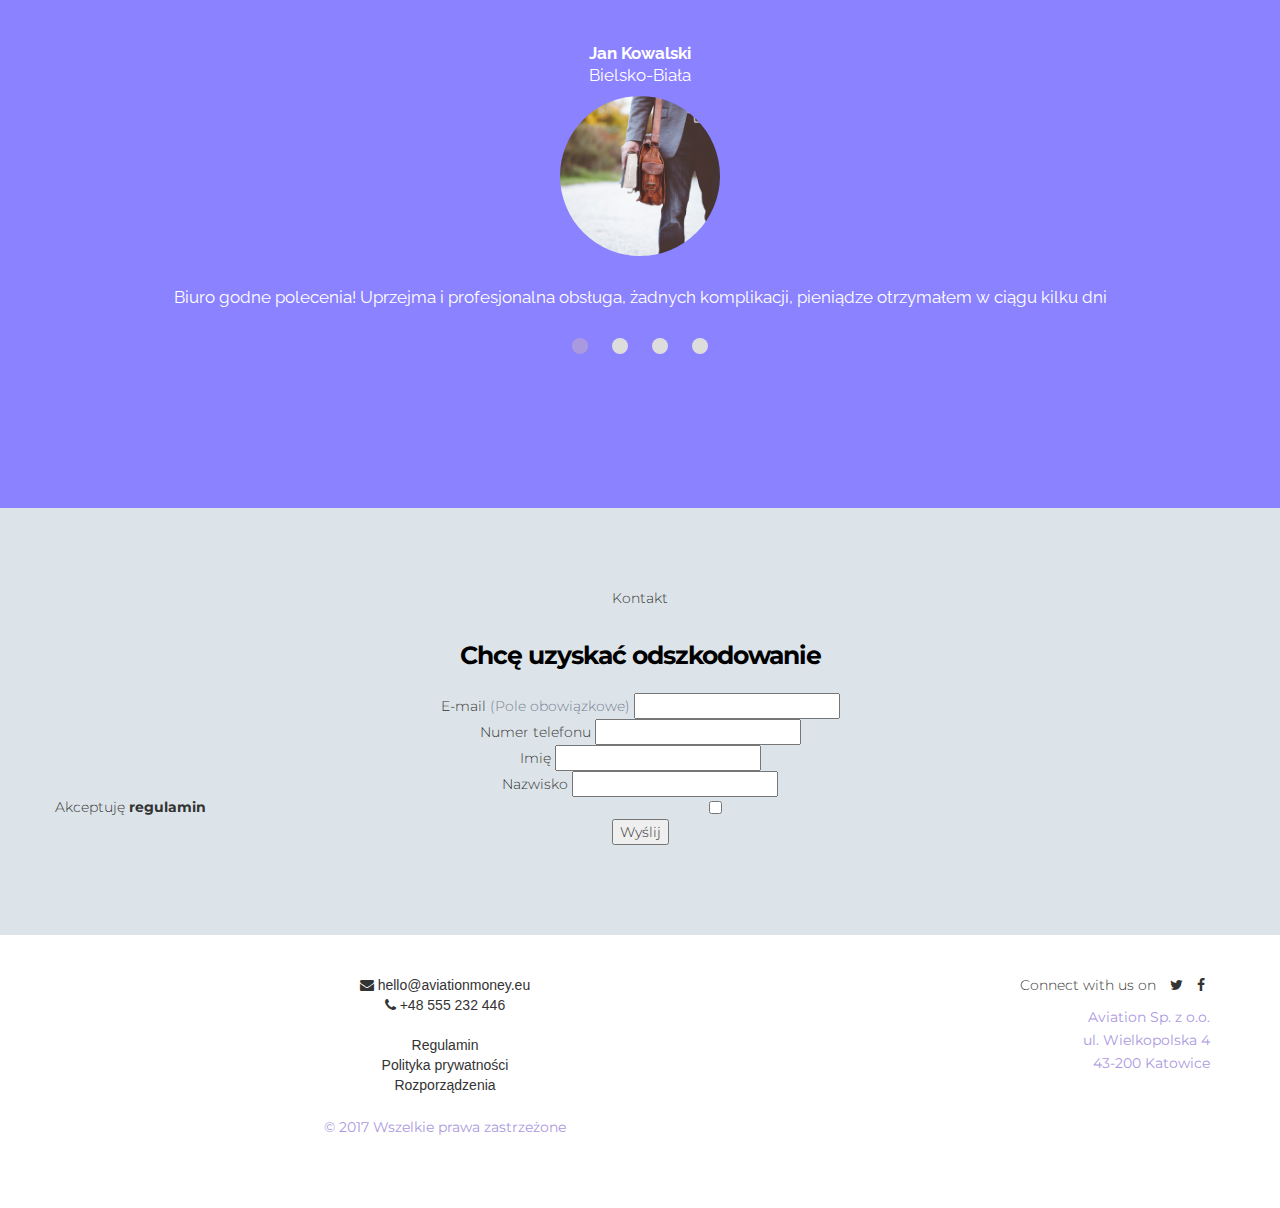
==== commit 17dd4ccf: "." ====
--- a/index.html
+++ b/index.html
@@ -268,7 +268,7 @@
 		  Regulamin<br>
 		  Polityka prywatności<br>
 		  Rozporządzenia<br><br>
-		  <P><small>
+		  <P class='pclass'><small>
 		   © 2017 Wszelkie prawa zastrzeżone
 		  </small></p>
           </div>
@@ -282,7 +282,7 @@
             </ul> 
 			
 		  
-            <p><small>Aviation Sp. z o.o.<br>
+            <p class='pclass'><small>Aviation Sp. z o.o.<br>
 			ul. Wielkopolska 4 <br>
 			43-200 Katowice</small></p>
           </div>
--- a/css/main.css
+++ b/css/main.css
@@ -17,6 +17,10 @@
 
 p, .lead {
 	font-family: 'Raleway', sans-serif;
+}
+
+.pclass {
+		color: #ab99e0;
 }
 
 h1 {
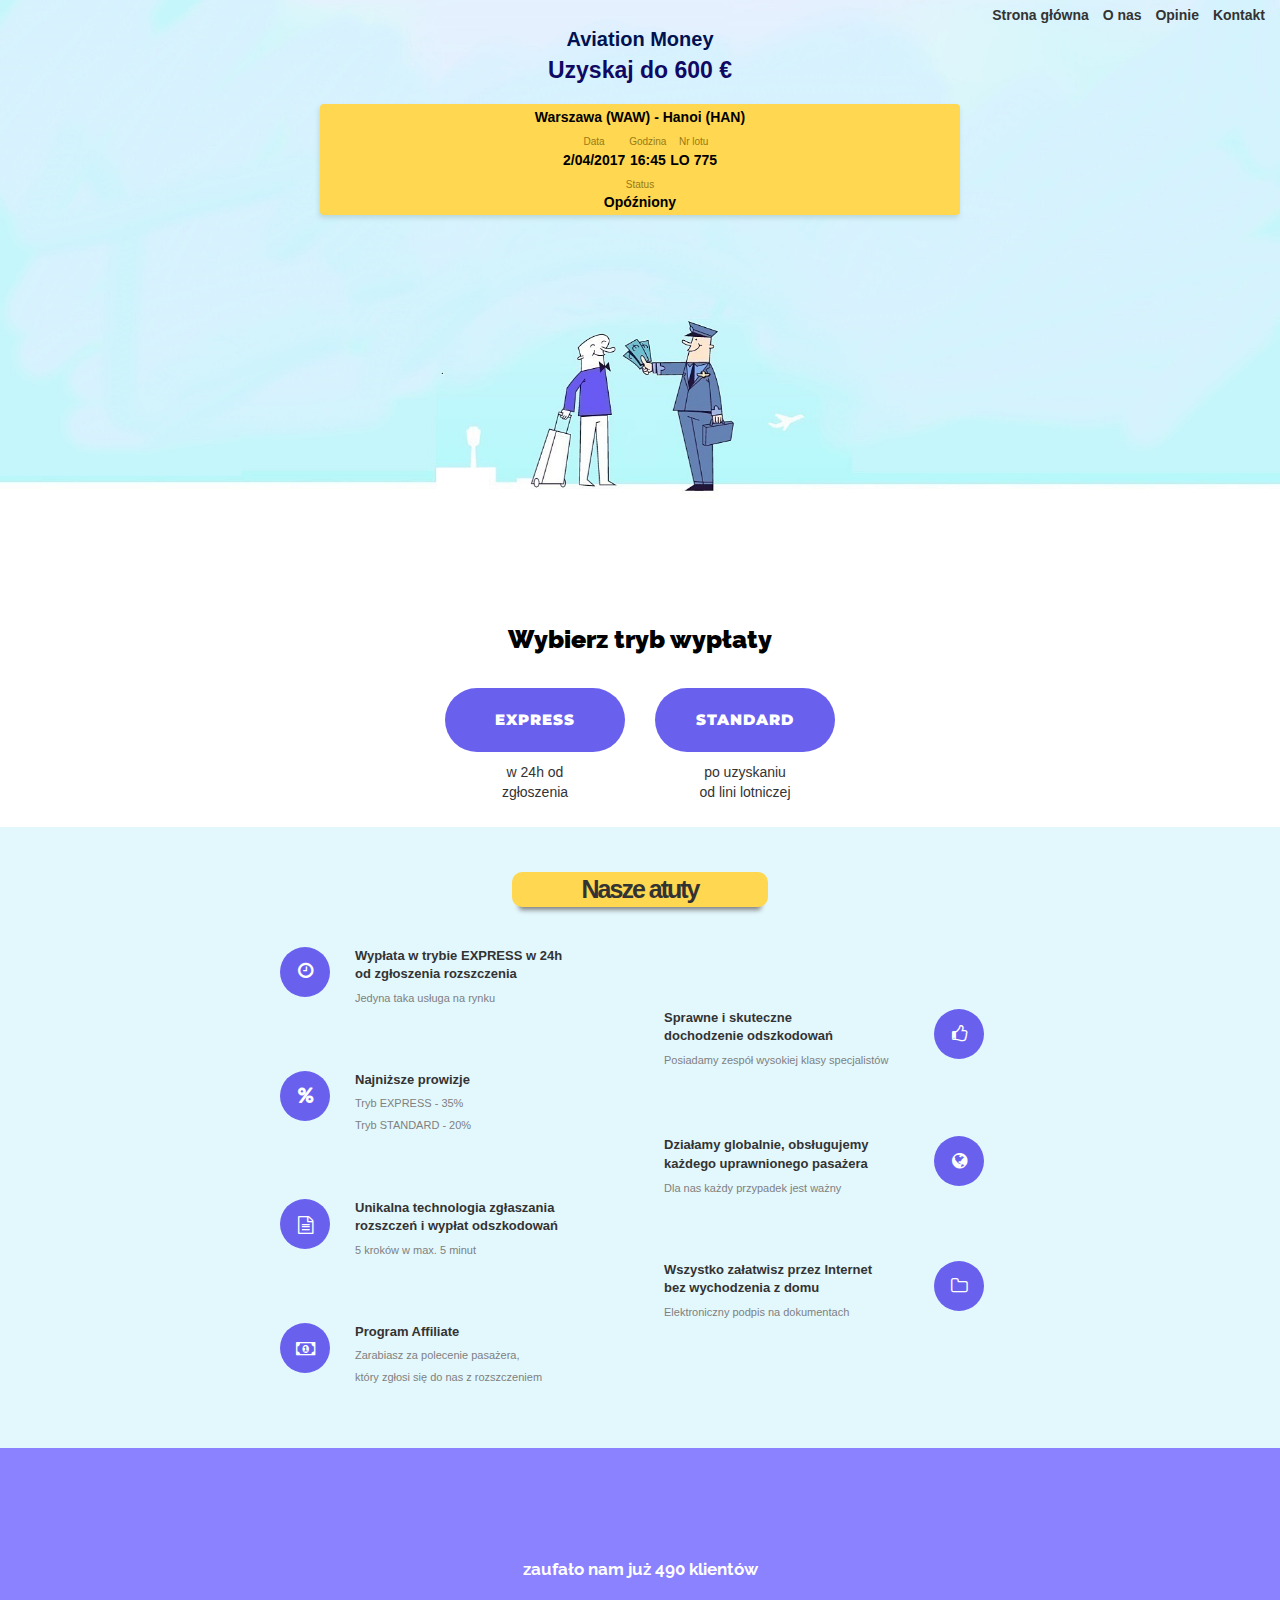
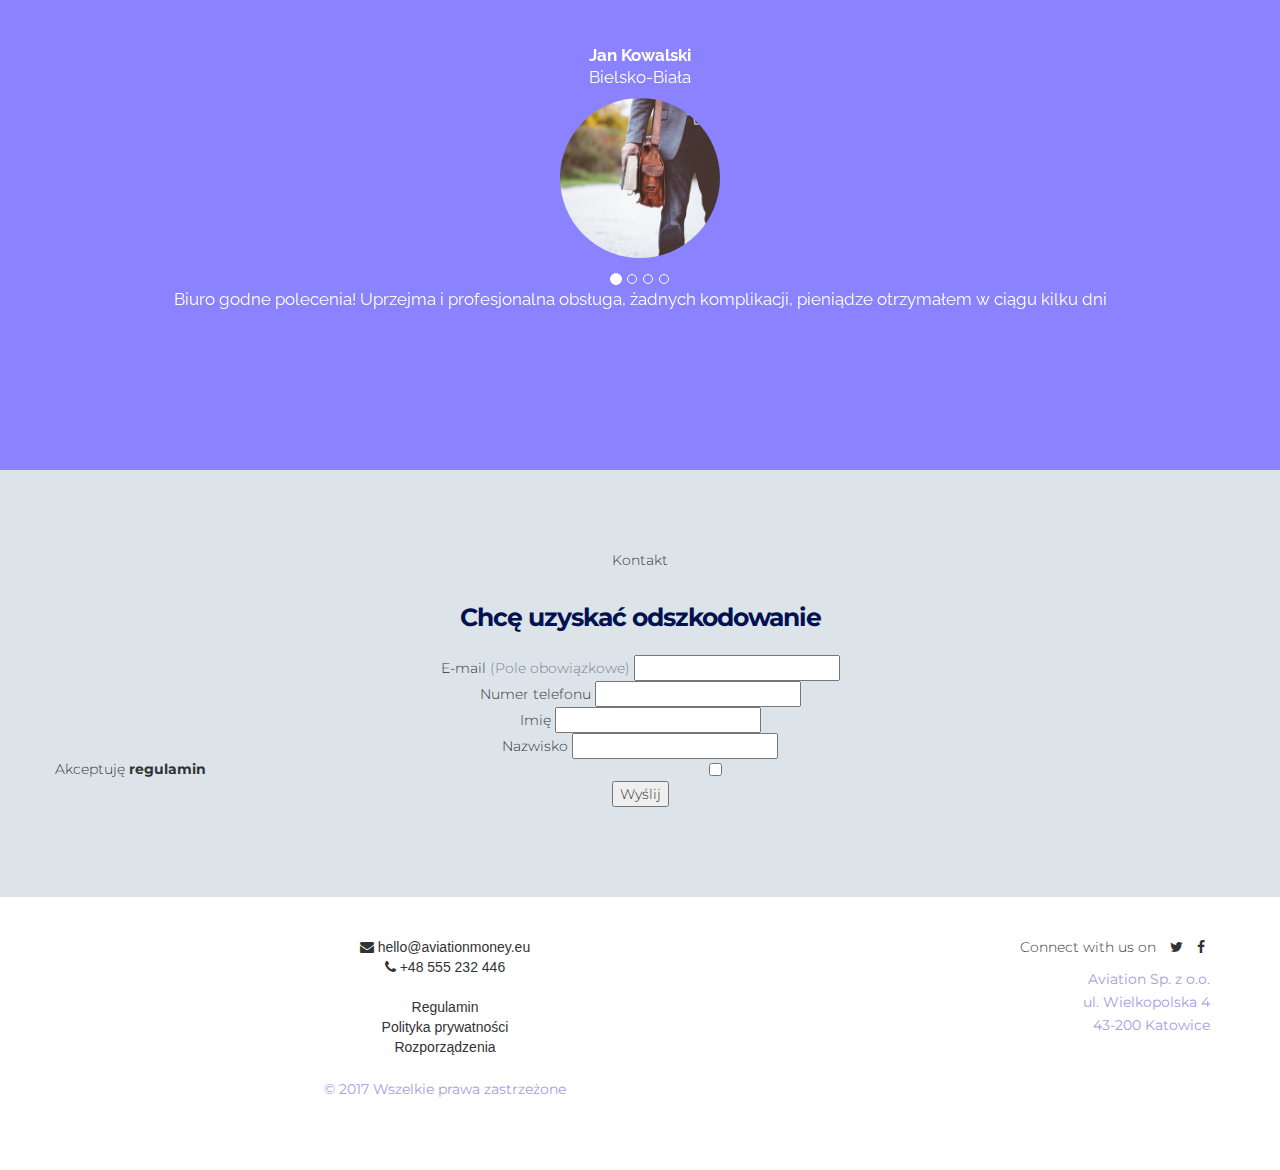
==== commit 7282a797: "huhuh" ====
--- a/index.html
+++ b/index.html
@@ -1,7 +1,7 @@
 <!DOCTYPE html>
 <html lang="en"><head>
   <meta charset="utf-8">
-  <title>Snow Landing Page Theme | Created By Visual Soldiers</title>
+  <title>AMV</title>
   <meta name="keywords" content="">
   <meta name="description" content="">
   <meta name="viewport" content="width=device-width, initial-scale=1.0, maximum-scale=1.0, user-scalable=no">
@@ -15,6 +15,7 @@
   <!-- Styles -->
   <link rel="stylesheet" href="css/font-awesome.min.css">
   <link rel="stylesheet" href="css/animate.css">
+  <link rel="stylesheet" href="css/fontello.css" type="text/css" />
   <link href='http://fonts.googleapis.com/css?family=Raleway:400,100,200,300,500,600,700,800,900|Montserrat:400,700' rel='stylesheet' type='text/css'>
 
   <!-- CSS -->
@@ -49,65 +50,149 @@
     <div class="navbar navbar-inverse navbar-fixed-top">
       <div class="container">
         <div class="navbar-header">
-          <button type="button" class="navbar-toggle" data-toggle="collapse" data-target=".navbar-collapse">
-            <span class="icon-bar"></span>
-            <span class="icon-bar"></span>
-            <span class="icon-bar"></span>
+
           </button>
         </div>
         <div class="navbar-collapse collapse">
-          <ul class="nav navbar-nav navbar-right">
-            <li><a href="#pricing" class="scroll">Pricing</a></li>
-            <li><a href="#">Sign in</a></li>
+            <ul class="nav navbar-nav navbar-right">
+		      	<li><a href="#container" class="scroll">Strona główna</a></li>
+            <li><a href="#atutytest" class="scroll">O nas</a></li>
+            <li><a href="#invite" class="scroll">Opinie</a></li>
+		      	<li><a href="#pricing" class="scroll">Kontakt</a></li>
           </ul>
         </div><!--/.navbar-collapse -->
       </div>
     </div>
         
     <header>
-      <div class="container">
-        </div>
-        
-        <div class="row header-info">
-          <div class="col-sm-10 col-sm-offset-1 text-center">
-            <h1 class="wow fadeIn">Aviation Money</h1>
-            <br />
-            <p class="lead wow fadeIn" data-wow-delay="0.5s">Uzyskaj do 600 euro odszkodowania<br>
-				</p>
-			<img src="img/header.png">	
-				
-			<p><br><br>Wybierz tryb wypłaty</p>
+
+      <nav>
+        <div class="navoption"><a href="#container" class="scroll">Strona główna</a></div>
+        <div class="navoption"><a href="#atutytest" class="scroll">O nas</a></div>
+        <div class="navoption"><a href="#invite" class="scroll">Opinie</a></div>
+        <div class="navoption"><a href="#pricing" class="scroll">Kontakt</a></div>
+      </nav>
+
+      <div id="container">
+        <div id="headertext" style="clear: both;">Aviation Money</div>
+        <div id="bottomheader">Uzyskaj do 600 &#8364</div>
+         
+         </div>
+
+        <div id="flightbox">
+          <div class="boxtext">Warszawa (WAW) - Hanoi (HAN)</div><br>
+          
+        
+          <div class="boxtextinfo">Data<br>
+            <div class="boxtext">2/04/2017</div>
+          </div>
+
+          <div class="boxtextinfo">Godzina<br>
+            <div class="boxtext">16:45</div>
+          </div>
+
+          <div class="boxtextinfo">Nr lotu<br>
+            <div class="boxtext">LO 775</div>
+          </div>
+
+          <div class="clear"></div>
+          <div class="boxtextinfo"">Status<br>
+              <div class="boxtext">Opóźniony</div>
+          </div>
+
+          
+        </div>
+      </div>
+
+    </header>
+
+  <div class="container" style="padding-bottom: 25px">
+    <p><div id="typetext">Wybierz tryb wypłaty</div></p>
             <br />
               
             <div class="row">
               <div class="col-md-8 col-md-offset-2 col-sm-10 col-sm-offset-1">
                 <div class="row">
                   <div class="col-xs-6 text-right wow fadeInUp" data-wow-delay="1s">
-                    <a href="#be-the-first" class="btn btn-secondary btn-lg scroll">Express</a>
+                    <a href="#be-the-first" class="btn btn-primary btn-lg scroll">Express</a>
+                      <div class="underbutton" style="margin-left: 50%;">
+                       w 24h od <br> zgłoszenia
+                      </div>
                   </div>
                   <div class="col-xs-6 text-left wow fadeInUp" data-wow-delay="1.4s">
                     <a href="#invite" class="btn btn-primary btn-lg scroll">Standard</a>
-
+                      <div class="underbutton" style="margin-right: 50%;">
+                       po uzyskaniu <br> od lini lotniczej
+                      </div>
                   </div>
                 </div><!--End Button Row-->  
+
               </div>
             </div>
-            
-          </div>
-        </div>
-      </div>
-    </header>
-    
-    <section id="be-the-first" class="pad-xl">
-      <div class="container">
-        <div class="row">
-          <div class="col-sm-8 col-sm-offset-2 text-center margin-30 wow fadeIn" data-wow-delay="0.6s">
-            <h2>tu te coś będzie</h2>
-            <p class="lead">jfjfjfjfjjj jfjfjjfjfjfjf jfjfjjfjfjfj jfjfjfjfjjfjf jjfjfjjfjfjfjfjfjfj jfjjfjfjfjfj j</p>
-          </div>
-        </div>
-      </div>
-    </section>
+    </div>
+    
+
+  <div id="atuty">
+    <div id="atutyHeader">Nasze atuty</div>
+
+    
+    <div class="atutyL">
+      <div class="circleL">
+        <div class="circle"><i class="demo-icon icon-clock"></i></div>
+      </div>
+      Wypłata w trybie EXPRESS w 24h <br> od zgłoszenia rozszczenia
+      <div class="atutyPodpis">Jedyna taka usługa na rynku</div>
+    </div><br>
+
+    <div class="atutyR">
+      <div class="circleR">
+       <div class="circle"><i class="demo-icon icon-thumbs-up"></i></div>
+      </div>
+      Sprawne i skuteczne <br> dochodzenie odszkodowań
+      <div class="atutyPodpis">Posiadamy zespół  wysokiej klasy specjalistów</div>
+    </div><br>
+
+    <div class="atutyL">
+      <div class="circleL">
+       <div class="circle"><i class="demo-icon icon-percent"></i></div>
+      </div>
+      Najniższe prowizje
+      <div class="atutyPodpis">Tryb EXPRESS - 35% <br> Tryb STANDARD - 20%</div>
+    </div><br>
+
+    <div class="atutyR">
+      <div class="circleR">
+       <div class="circle"><i class="demo-icon icon-globe"></i></div>
+      </div>
+      Działamy globalnie, obsługujemy <br> każdego uprawnionego pasażera
+      <div class="atutyPodpis">Dla nas każdy przypadek jest ważny</div>
+    </div><br>    
+
+    <div class="atutyL">
+      <div class="circleL">
+       <div class="circle"><i class="demo-icon icon-doc-text"></i></div>
+      </div>
+      Unikalna technologia zgłaszania <br> rozszczeń i wypłat odszkodowań 
+      <div class="atutyPodpis">5 kroków w max. 5 minut</div>
+    </div><br>
+
+    <div class="atutyR">
+      <div class="circleR">
+       <div class="circle"><i class="demo-icon icon-folder-empty"></i></div>
+      </div>
+      Wszystko załatwisz przez Internet <br> bez wychodzenia z domu
+      <div class="atutyPodpis">Elektroniczny podpis na dokumentach</div>
+    </div><br>
+
+     <div class="atutyL">
+      <div class="circleL">
+       <div class="circle"><i class="demo-icon icon-money"></i></div>
+      </div>
+      Program Affiliate
+      <div class="atutyPodpis">Zarabiasz za polecenie pasażera, <br> który zgłosi się do nas z rozszczeniem</div>
+    </div><br>
+
+  </div>
     
     <section id="invite" class="pad-lg light-gray-bg">
       <div class="container">
@@ -126,72 +211,64 @@
                       <div role="tabpanel">
 					  <p><b> zaufało nam już 490 klientów</b><p>
 					  <br><br>
-                        <!-- Tab panes -->
-                        <div class="tab-content">
-                          <div role="tabpanel" class="tab-pane fade in active" id="tab1">
-                            <div class="testimonial-image">
-							<p><b> Jan Kowalski </b><br> Bielsko-Biała</p>
-                              <img src="assets/img/testimonials/1.jpg" alt="t1">
-                            </div>
-                            <div class="testimonial-text">
-                                        <p>
-                                        Biuro godne polecenia! Uprzejma i profesjonalna obsługa, żadnych komplikacji, pieniądze otrzymałem w ciągu kilku dni<br>
-                                  
-                                      </p>
-                                    </div>
-                          </div>
-                          <div role="tabpanel" class="tab-pane fade" id="tab2">
-                            <div class="testimonial-image">
-                              <p><b> Jan Kowalski </b><br> Bielsko-Biała</p>
-                              <img src="assets/img/testimonials/1.jpg" alt="t1">
-                            </div>
-                            <div class="testimonial-text">
-                                        <p>
-                                        Biuro godne polecenia! Uprzejma i profesjonalna obsługa, żadnych komplikacji, pieniądze otrzymałem w ciągu kilku dni<br>
-                                  
-                                      </p>
-                                    </div>
-                          </div>
-                          <div role="tabpanel" class="tab-pane fade" id="tab3">
-                            <div class="testimonial-image">
-                              <p><b> Jan Kowalski </b><br> Bielsko-Biała</p>
-                              <img src="assets/img/testimonials/1.jpg" alt="t1">
-                            </div>
-                            <div class="testimonial-text">
-                                        <p>
-                                        Biuro godne polecenia! Uprzejma i profesjonalna obsługa, żadnych komplikacji, pieniądze otrzymałem w ciągu kilku dni<br>
-                                  
-                                      </p>
-                                    </div>
-                          </div>
-                          <div role="tabpanel" class="tab-pane fade" id="tab4">
-                            <div class="testimonial-image">
-                             <p><b> Jan Kowalski </b><br> Bielsko-Biała</p>
-                              <img src="assets/img/testimonials/1.jpg" alt="t1">
-                            </div>
-                            <div class="testimonial-text">
-                                        <p>
-                                        Biuro godne polecenia! Uprzejma i profesjonalna obsługa, żadnych komplikacji, pieniądze otrzymałem w ciągu kilku dni<br>
-                                  
-                                      </p>
-                                    </div>
-                          </div>
-                        </div>
-                        <!-- Nav tabs -->
-                        <ul class="nav nav-tabs" role="tablist">
-                          <li role="presentation" class="active">
-                            <a href="#tab1" aria-controls="tab1" role="tab" data-toggle="tab"></a>
-                          </li>
-                          <li role="presentation">
-                            <a href="#tab2" aria-controls="tab2" role="tab" data-toggle="tab"></a>
-                          </li>
-                          <li role="presentation">
-                            <a href="#tab3" aria-controls="tab3" role="tab" data-toggle="tab"></a>
-                          </li>
-                          <li role="presentation">
-                            <a href="#tab4" aria-controls="tab4" role="tab" data-toggle="tab"></a>
-                          </li>
-                        </ul>
+
+        
+  <div id="myCarousel" class="carousel slide" data-ride="carousel">
+    <!-- Indicators -->
+    <ol class="carousel-indicators">
+      <li data-target="#myCarousel" data-slide-to="0" class="active"></li>
+      <li data-target="#myCarousel" data-slide-to="1"></li>
+      <li data-target="#myCarousel" data-slide-to="2"></li>
+      <li data-target="#myCarousel" data-slide-to="3"></li>
+    </ol>
+
+    <!-- Wrapper for slides -->
+<div class="carousel-inner">
+  <div class="item active">
+    <div class="testimonial-image">
+    <p><b> Jan Kowalski </b><br> Bielsko-Biała</p>
+    <img src="assets/img/testimonials/1.jpg" alt="t1">
+  </div>
+
+  <div class="testimonial-text">
+    <p> Biuro godne polecenia! Uprzejma i profesjonalna obsługa, żadnych komplikacji, pieniądze otrzymałem w ciągu kilku dni<br> </p>
+  </div>
+</div>
+
+<div class="item">
+  <div class="testimonial-image">
+    <p><b> Jan Kowalski </b><br> Bielsko-Biała</p>
+    <img src="assets/img/testimonials/2.jpg" alt="t2">
+  </div>
+
+  <div class="testimonial-text">        
+    <p> Biuro godne polecenia! Uprzejma i profesjonalna obsługa, żadnych komplikacji, pieniądze otrzymałem w ciągu kilku dni<br></p>                 
+  </div>
+</div>
+    
+<div class="item">
+  <div class="testimonial-image">
+    <p><b> Jan Kowalski </b><br> Bielsko-Biała</p>
+    <img src="assets/img/testimonials/3.jpg" alt="t3">
+  </div>
+
+  <div class="testimonial-text">        
+    <p> Biuro godne polecenia! Uprzejma i profesjonalna obsługa, żadnych komplikacji, pieniądze otrzymałem w ciągu kilku dni<br></p>
+  </div>
+</div>
+
+<div class="item">
+  <div class="testimonial-image">
+    <p><b> Jan Kowalski </b><br> Bielsko-Biała</p>
+    <img src="assets/img/testimonials/4.jpg" alt="t4">
+  </div>
+
+  <div class="testimonial-text">        
+    <p> Biuro godne polecenia! Uprzejma i profesjonalna obsługa, żadnych komplikacji, pieniądze otrzymałem w ciągu kilku dni<br></p>
+  </div>
+</div>
+                        
+
                       </div>
                     </div>
                 </div>
@@ -255,7 +332,7 @@
     
     
     
-    <footer>
+       <footer>
       <div class="container">
         
         <div class="row">
@@ -273,7 +350,7 @@
 		  </small></p>
           </div>
           
-          <div class="col-sm-4 text-right">
+          <div class="col-sm-4 text-right"> 
 		  
 		  <ul class="list-inline social">
               <li>Connect with us on</li>
@@ -285,13 +362,12 @@
             <p class='pclass'><small>Aviation Sp. z o.o.<br>
 			ul. Wielkopolska 4 <br>
 			43-200 Katowice</small></p>
-          </div>
+         </div>
         </div>
         
       </div>
     </footer>
-    
-    
+
     <!-- Javascript
     ================================================== -->
     <!-- Placed at the end of the document so the pages load faster -->
@@ -300,6 +376,7 @@
     <script src="js/wow.min.js"></script>
     <script src="js/bootstrap.min.js"></script>
     <script src="js/main.js"></script>
+   
 
     <!-- Javascript -->
     <script src="assets/js/jquery-1.11.1.min.js"></script>
--- a/css/fontello.css
+++ b/css/fontello.css
@@ -0,0 +1,64 @@
+@font-face {
+  font-family: 'fontello';
+  src: url('../font/fontello.eot?42048376');
+  src: url('../font/fontello.eot?42048376#iefix') format('embedded-opentype'),
+       url('../font/fontello.woff2?42048376') format('woff2'),
+       url('../font/fontello.woff?42048376') format('woff'),
+       url('../font/fontello.ttf?42048376') format('truetype'),
+       url('../font/fontello.svg?42048376#fontello') format('svg');
+  font-weight: normal;
+  font-style: normal;
+}
+/* Chrome hack: SVG is rendered more smooth in Windozze. 100% magic, uncomment if you need it. */
+/* Note, that will break hinting! In other OS-es font will be not as sharp as it could be */
+/*
+@media screen and (-webkit-min-device-pixel-ratio:0) {
+  @font-face {
+    font-family: 'fontello';
+    src: url('../font/fontello.svg?42048376#fontello') format('svg');
+  }
+}
+*/
+ 
+ [class^="icon-"]:before, [class*=" icon-"]:before {
+  font-family: "fontello";
+  font-style: normal;
+  font-weight: normal;
+  speak: none;
+ 
+  display: inline-block;
+  text-decoration: inherit;
+  width: 1em;
+  margin-right: .2em;
+  text-align: center;
+  /* opacity: .8; */
+ 
+  /* For safety - reset parent styles, that can break glyph codes*/
+  font-variant: normal;
+  text-transform: none;
+ 
+  /* fix buttons height, for twitter bootstrap */
+  line-height: 1em;
+ 
+  /* Animation center compensation - margins should be symmetric */
+  /* remove if not needed */
+  margin-left: .2em;
+ 
+  /* you can be more comfortable with increased icons size */
+  /* font-size: 120%; */
+ 
+  /* Font smoothing. That was taken from TWBS */
+  -webkit-font-smoothing: antialiased;
+  -moz-osx-font-smoothing: grayscale;
+ 
+  /* Uncomment for 3D effect */
+  /* text-shadow: 1px 1px 1px rgba(127, 127, 127, 0.3); */
+}
+ 
+.icon-clock:before { content: '\e800'; margin: auto; margin-top: 30%;  } /* '' */
+.icon-thumbs-up:before { content: '\e801'; margin: auto; margin-top: 35%;  } /* '' */
+.icon-globe:before { content: '\e802'; margin: auto; margin-top: 30%;  } /* '' */
+.icon-money:before { content: '\f0d6'; margin: auto; margin-top: 40%; } /* '' */
+.icon-doc-text:before { content: '\f0f6'; margin: auto; margin-top: 40%;  } /* '' */
+.icon-folder-empty:before { content: '\f114'; margin: auto; margin-top: 35%;  } /* '' */
+.icon-percent:before { content: '\f295'; margin: auto; margin-top: 35%;  } /* '' */--- a/css/main.css
+++ b/css/main.css
@@ -1,4 +1,4 @@
-/*!
+s/*!
  * SNOW Landing Page Theme
  *
  * Created by Visual Soldiers
@@ -27,15 +27,15 @@
   font-size: 25px;
   line-height: 55px;
   letter-spacing: -1px;
-  color: #000000;
+  color: #011251;
   font-weight: 700;
 }
 
 h2 {
   font-size: 40px;
   line-height: 40px;
-  etter-spacing: -0.5px;
-  color: #000000;
+  letter-spacing: -0.5px;
+  color: #011251;
   font-weight: 700;
 }
 
@@ -47,10 +47,15 @@
   font-weight: 700;
 }
 
+h4 {
+  font-size: 13px;
+  color: #0F0964;
+}
+
 .lead {
   font-size: 21px;
   line-height: 26px;
-  color: #000000;
+  color: #011251;
   font-weight: 400;
 }
 
@@ -59,6 +64,23 @@
   line-height: 22px;
   color: #fff;
   font-weight: 400;
+}
+
+nav { 
+  float: right;
+  font-weight: 900;
+  padding-right: 15px;
+  padding-top: 5px;
+  max-width: 30%;
+}
+
+.navoption{
+  display: inline-block;
+  padding-left: 10px;
+}
+
+nav:hover{
+  color: lightblue;
 }
 
 /*------------------Utilities---------------------*/
@@ -131,33 +153,23 @@
 }
 
 .btn-primary {
-  background-color:#70cbce;
+  background-color:#6960ee;
   color: #ffffff;
+  border-radius: 50px;
+  width: 180px;
+  display: inline-block;
+  font-weight: 900;
+  font-size: 15px;
 }
 
 .btn-primary:hover, .btn-primary:focus, .btn-primary:active, .btn-primary.active {
-  background-color: #8be2e5;
+  background-color: #3630bb;
   color: #ffffff;
   -webkit-transition: all 0.35s ease-in-out;
   -moz-transition: all 0.35s ease-in-out;
   -o-transition: all 0.35s ease-in-out;
   transition: all 0.35s ease-in-out;
 }
-
-.btn-secondary {
-  background-color: #ffffff;
-  color: #231f20;
-}
-
-.btn-secondary:hover, .btn-secondary:focus, .btn-secondary:active, .btn-secondary.active {
-  background-color: #ededed;
-  color: #231f20;
-  -webkit-transition: all 0.35s ease-in-out;
-  -moz-transition: all 0.35s ease-in-out;
-  -o-transition: all 0.35s ease-in-out;
-  transition: all 0.35s ease-in-out;
-}
-
 
 
 
@@ -252,7 +264,7 @@
 }
 
 .navbar-inverse .navbar-nav > li > a, .navbar-nav a {
-    color: #000000;
+    color: #fff;
     font-size: 14px;
     letter-spacing: 1px;
 }
@@ -288,13 +300,14 @@
 header {
   background: url(../img/header-bg.jpg) no-repeat center center;
   width: 100%;
-  height: 100vh;
+  height: 68vh;
   overflow: hidden;
   background-size: cover;
   -webkit-background-size: cover;
   -moz-background-size: cover;
   -o-background-size: cover;
 }
+
 
 .header-info {
   position: absolute;
@@ -437,9 +450,8 @@
 }
 
 
-
 .news-container {
-  padding: 10px 0px 20px;
+  padding: 10px 10px 20px;
   border-bottom: 1px dotted #d9d9d9;
 }
 
@@ -673,7 +685,142 @@
 
 }   
 
-
-
-
-
+#typetext{
+color: black;
+font-size: 25px;
+font-weight: 900;
+font-family: 'Raleway', sans-serif;
+} 
+
+
+.boxtext{
+font-weight: 900;
+display: inline-block;
+font-size: 14px;
+color: #000;
+}
+
+.boxtextinfo{
+font-size: 10px;
+margin-top: 8px;
+margin-bottom: -4px;  
+margin-left: auto;
+margin-right: auto;
+display: inline-block;
+text-align: center;
+color: #987A15;
+
+}
+
+#flightbox{
+display: inline-block;
+background-color: #ffd750;  
+width: 50%;
+margin-top: 2vh;
+margin-left: auto;
+padding: 3px;
+border-radius: 4px;
+-webkit-box-shadow: -1px 3px 5px 0px rgba(186,215,219,1);
+-moz-box-shadow: -1px 3px 5px 0px rgba(186,215,219,1);
+box-shadow: -1px 3px 5px 0px rgba(186,215,219,1);
+}
+
+#headertext{
+font-size: 20px;
+font-weight: 900;
+color: #011251;
+text-align: center;
+margin-right: auto;
+margin-left: auto;
+max-width: 30%;
+}
+
+#bottomheader{
+font-size: 23px;
+font-weight: 900;
+color: #0F0964;
+}
+
+.underbutton{
+margin-top: 10px;
+text-align: center;
+}
+
+.clear{
+clear: both;
+}
+
+#atuty{
+background-color: #E3F8FD;
+font-weight: 900;
+font-size: 13px;
+padding-top: 10px;
+padding-bottom: 60px;
+}
+
+#atutyHeader{
+  background-color: #ffd750;
+  font-size: 25px;
+  width: 20%;
+  height: 35px;
+  margin-top: 35px;
+  margin-left: auto;
+  margin-right: auto;
+  margin-bottom: 40px;
+  letter-spacing: -2px;
+  font-weight: lighter;
+  border-radius: 10px;
+  -webkit-box-shadow: 0px 10px 5px -7px rgba(130,130,130,1);
+  -moz-box-shadow: 0px 10px 5px -7px rgba(130,130,130,1);
+  box-shadow: 0px 10px 5px -7px rgba(130,130,130,1);
+}
+
+.atutyL{
+margin-right: 25%;
+display: inline-block;
+width: 400px;
+text-align: left;
+}
+
+.atutyR{
+margin-left: 35%;
+display: inline-block;
+width: 400px;
+text-align: left;
+}
+
+.atutyPodpis{
+color: gray;
+font-size: 11px;    
+font-weight: 300;
+line-height: 200%;
+margin-top: 3px;
+}
+
+.circle {
+  width: 50px;
+  height: 50px;
+  padding: 10px 16px;
+  font-size: 18px;
+  line-height: 1.33;
+  border-radius: 25px;
+  background-color: #6960ee;
+  color: #fff;
+}
+
+.circleL {
+  float: left;
+  padding-right: 25px;
+}
+
+.circleR {
+  float: right;
+  padding-right: 80px;
+}
+
+
+
+  
+
+
+
